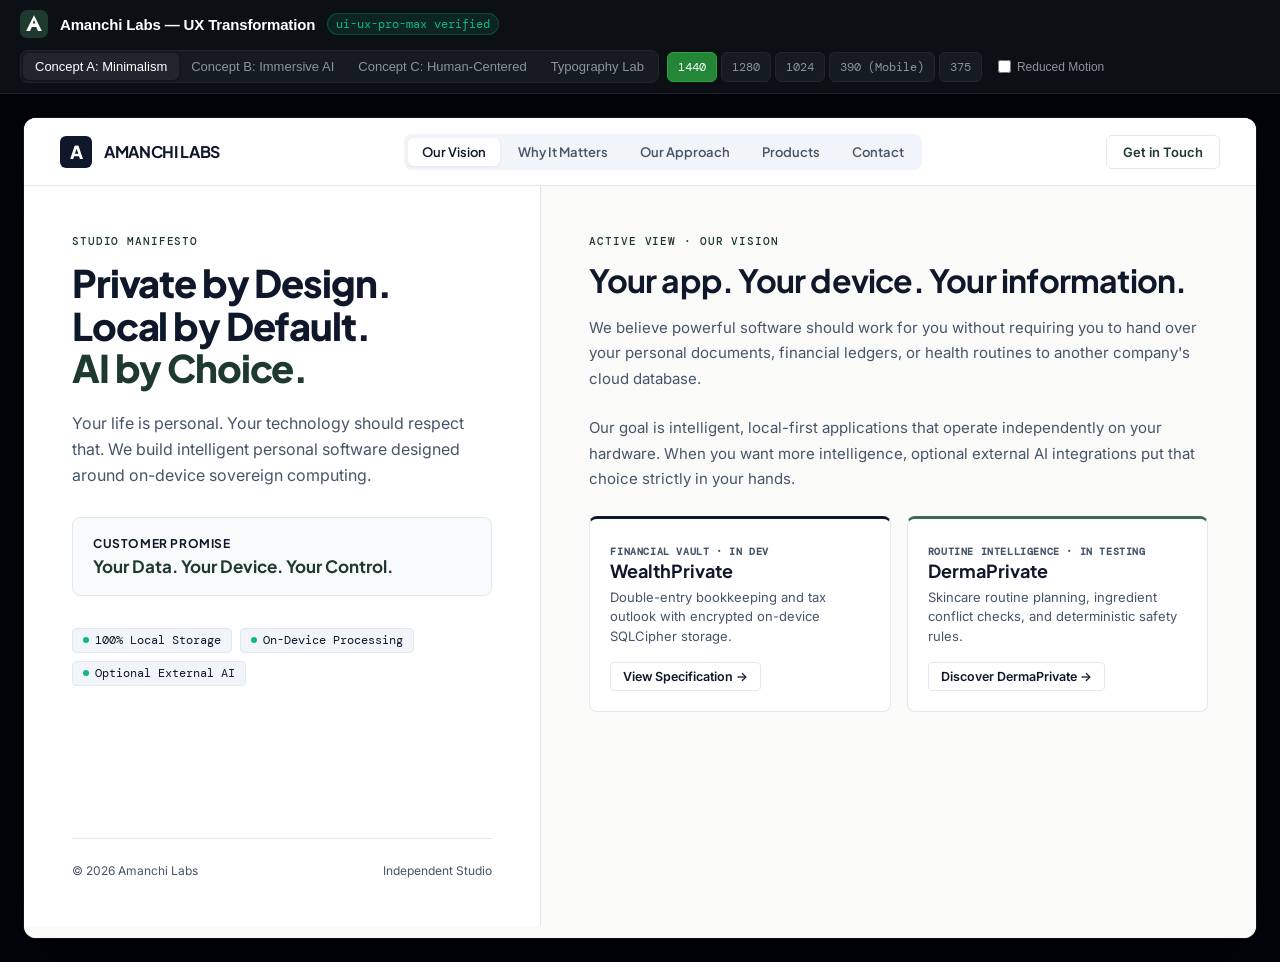
==== docs/reviews/amanchilabs-ux-transformation/visual-comparison-gallery.html @ 6f97667f "docs: deliver complete Amanchi Labs UX/UI transformation review package" ====
<!DOCTYPE html>
<html lang="en">
<head>
  <meta charset="UTF-8" />
  <meta name="viewport" content="width=device-width, initial-scale=1.0" />
  <title>Amanchi Labs — UX/UI Transformation Gallery & Visual Concepts</title>
  <link rel="preconnect" href="https://fonts.googleapis.com" />
  <link rel="preconnect" href="https://fonts.gstatic.com" crossorigin />
  <link href="https://fonts.googleapis.com/css2?family=DM+Mono:wght@400;500&family=DM+Sans:ital,wght@0,400;0,500;0,700;1,400&family=Instrument+Serif:ital@0;1&family=Inter:wght@400;500;600;700&family=Manrope:wght@400;500;600;700;800&family=Outfit:wght@400;500;600;700&family=Plus+Jakarta+Sans:wght@400;500;600;700;800&family=Sora:wght@400;500;600;700;800&family=Space+Grotesk:wght@500;600;700&display=swap" rel="stylesheet" />
  <style>
    /* ==========================================================================
       GLOBAL TOOLBAR & GALLERY SHELL
       ========================================================================== */
    *, *::before, *::after { box-sizing: border-box; margin: 0; padding: 0; }
    
    :root {
      --bar-bg: #0D1117;
      --bar-border: #21262D;
      --bar-text: #E6EDF3;
      --bar-muted: #8B949E;
      --bar-accent: #10B981;
      --bar-active-bg: #21262D;
      --font-system: -apple-system, BlinkMacSystemFont, "Segoe UI", Roboto, sans-serif;
    }

    body {
      background: #010409;
      color: var(--bar-text);
      font-family: var(--font-system);
      overflow-x: hidden;
      min-height: 100vh;
      display: flex;
      flex-direction: column;
    }

    /* Top Control Hub */
    .gallery-hub {
      position: sticky;
      top: 0;
      z-index: 9999;
      background: rgba(13, 17, 23, 0.95);
      backdrop-filter: blur(12px);
      -webkit-backdrop-filter: blur(12px);
      border-bottom: 1px solid var(--bar-border);
      padding: 10px 20px;
      display: flex;
      flex-wrap: wrap;
      align-items: center;
      justify-content: space-between;
      gap: 12px;
    }

    .gallery-brand {
      display: flex;
      align-items: center;
      gap: 12px;
    }

    .gallery-brand svg {
      width: 28px;
      height: 28px;
      flex-shrink: 0;
    }

    .gallery-brand h1 {
      font-size: 15px;
      font-weight: 600;
      letter-spacing: -0.01em;
      color: #FFFFFF;
    }

    .gallery-brand span {
      font-size: 12px;
      color: var(--bar-accent);
      background: rgba(16, 185, 129, 0.12);
      border: 1px solid rgba(16, 185, 129, 0.25);
      padding: 2px 8px;
      border-radius: 12px;
      font-family: 'DM Mono', monospace;
    }

    .gallery-controls {
      display: flex;
      align-items: center;
      gap: 8px;
      flex-wrap: wrap;
    }

    .btn-group {
      display: inline-flex;
      background: #161B22;
      border: 1px solid var(--bar-border);
      border-radius: 8px;
      padding: 2px;
    }

    .hub-btn {
      background: transparent;
      border: none;
      color: var(--bar-muted);
      padding: 6px 12px;
      font-size: 13px;
      font-weight: 500;
      border-radius: 6px;
      cursor: pointer;
      transition: all 150ms ease;
      display: inline-flex;
      align-items: center;
      gap: 6px;
    }

    .hub-btn:hover {
      color: #FFFFFF;
      background: rgba(255, 255, 255, 0.05);
    }

    .hub-btn.active {
      color: #FFFFFF;
      background: var(--bar-active-bg);
      box-shadow: 0 1px 3px rgba(0,0,0,0.3);
    }

    .hub-btn.active.concept-a-btn { color: #FFFFFF; }
    .hub-btn.active.concept-b-btn { color: #34D399; }
    .hub-btn.active.concept-c-btn { color: #F59E0B; }

    .viewport-group {
      display: inline-flex;
      align-items: center;
      gap: 4px;
    }

    .vp-btn {
      background: #161B22;
      border: 1px solid var(--bar-border);
      color: var(--bar-muted);
      padding: 6px 10px;
      font-size: 12px;
      border-radius: 6px;
      cursor: pointer;
      font-family: 'DM Mono', monospace;
    }

    .vp-btn:hover { color: #FFFFFF; border-color: #484F58; }
    .vp-btn.active { background: #238636; color: #FFFFFF; border-color: #2EA043; }

    .toggle-pill {
      display: inline-flex;
      align-items: center;
      gap: 6px;
      font-size: 12px;
      color: var(--bar-muted);
      cursor: pointer;
      user-select: none;
      margin-left: 8px;
    }

    .toggle-pill input { cursor: pointer; accent-color: var(--bar-accent); }

    /* Main Viewport Stage */
    .viewport-stage {
      flex: 1;
      display: flex;
      justify-content: center;
      align-items: flex-start;
      padding: 24px;
      overflow-y: auto;
      background: #010409;
      transition: all 250ms cubic-bezier(0.16, 1, 0.3, 1);
    }

    .device-container {
      width: 100%;
      max-width: 1440px;
      background: #FFFFFF;
      border-radius: 12px;
      box-shadow: 0 24px 64px rgba(0,0,0,0.5), 0 0 0 1px rgba(255,255,255,0.08);
      overflow: hidden;
      transition: width 300ms cubic-bezier(0.16, 1, 0.3, 1), max-width 300ms cubic-bezier(0.16, 1, 0.3, 1);
      position: relative;
    }

    /* Device sizes */
    .device-container.mode-1440 { max-width: 1440px; }
    .device-container.mode-1280 { max-width: 1280px; }
    .device-container.mode-1024 { max-width: 1024px; }
    .device-container.mode-768  { max-width: 768px; }
    .device-container.mode-390  { max-width: 390px; border-radius: 36px; border: 8px solid #1E293B; }
    .device-container.mode-375  { max-width: 375px; border-radius: 36px; border: 8px solid #1E293B; }

    /* Concept Views */
    .concept-screen { display: none; }
    .concept-screen.active { display: block; }

    /* ==========================================================================
       CONCEPT A: MODERN INTELLIGENT MINIMALISM
       ========================================================================== */
    .theme-concept-a {
      --bg: #FAFAF8;
      --card-bg: #FFFFFF;
      --text: #0F172A;
      --muted: #475569;
      --border: #E2E8F0;
      --accent: #1E3A2F;
      --accent-soft: rgba(30, 58, 47, 0.08);
      --wealth-accent: #0F172A;
      --derma-accent: #3D6B50;
      --font-head: 'Plus Jakarta Sans', sans-serif;
      --font-body: 'Inter', sans-serif;
      background: var(--bg);
      color: var(--text);
      font-family: var(--font-body);
      min-height: 820px;
      display: flex;
      flex-direction: column;
    }

    .ca-nav {
      height: 68px;
      border-bottom: 1px solid var(--border);
      padding: 0 36px;
      display: flex;
      align-items: center;
      justify-content: space-between;
      background: #FFFFFF;
      position: sticky;
      top: 0;
      z-index: 50;
    }

    .ca-brand-lockup {
      display: flex;
      align-items: center;
      gap: 12px;
      text-decoration: none;
      color: var(--text);
    }

    .ca-logo-symbol {
      width: 32px;
      height: 32px;
      background: #0F172A;
      color: #FFFFFF;
      display: flex;
      align-items: center;
      justify-content: center;
      font-family: var(--font-head);
      font-weight: 800;
      font-size: 18px;
      border-radius: 6px;
    }

    .ca-logo-text {
      font-family: var(--font-head);
      font-size: 16px;
      font-weight: 700;
      letter-spacing: -0.02em;
    }

    .ca-menu {
      display: flex;
      align-items: center;
      gap: 4px;
      background: #F1F5F9;
      padding: 4px;
      border-radius: 8px;
    }

    .ca-tab {
      background: transparent;
      border: none;
      font-family: var(--font-head);
      font-size: 13px;
      font-weight: 600;
      color: var(--muted);
      padding: 6px 14px;
      border-radius: 6px;
      cursor: pointer;
      transition: all 160ms ease;
    }

    .ca-tab:hover { color: var(--text); }
    .ca-tab.active { background: #FFFFFF; color: var(--text); box-shadow: 0 1px 3px rgba(0,0,0,0.06); }

    .ca-contact-link {
      font-size: 13px;
      font-weight: 600;
      color: var(--accent);
      text-decoration: none;
      padding: 8px 16px;
      border: 1px solid var(--border);
      border-radius: 6px;
      transition: background 150ms ease;
    }

    .ca-contact-link:hover { background: #F8FAFC; }

    /* Asymmetric Two-Column Grid */
    .ca-grid {
      display: grid;
      grid-template-columns: 42% 58%;
      flex: 1;
      min-height: 740px;
    }

    .ca-col-narrative {
      border-right: 1px solid var(--border);
      padding: 48px;
      display: flex;
      flex-direction: column;
      justify-content: space-between;
      background: #FFFFFF;
    }

    .ca-eyebrow {
      font-family: 'DM Mono', monospace;
      font-size: 11px;
      font-weight: 500;
      text-transform: uppercase;
      letter-spacing: 0.08em;
      color: var(--accent);
      margin-bottom: 14px;
    }

    .ca-manifesto-title {
      font-family: var(--font-head);
      font-size: 38px;
      font-weight: 800;
      line-height: 1.12;
      letter-spacing: -0.03em;
      color: var(--text);
      margin-bottom: 20px;
    }

    .ca-manifesto-title span { color: var(--accent); }

    .ca-manifesto-copy {
      font-size: 16px;
      line-height: 1.65;
      color: var(--muted);
      margin-bottom: 28px;
    }

    .ca-promise-box {
      background: #F8FAFC;
      border: 1px solid var(--border);
      border-radius: 8px;
      padding: 18px 20px;
      margin-bottom: 32px;
    }

    .ca-promise-title {
      font-family: var(--font-head);
      font-size: 12px;
      font-weight: 700;
      text-transform: uppercase;
      letter-spacing: 0.05em;
      color: var(--text);
      margin-bottom: 4px;
    }

    .ca-promise-val {
      font-family: var(--font-head);
      font-size: 17px;
      font-weight: 700;
      color: var(--accent);
    }

    .ca-badges-row {
      display: flex;
      flex-wrap: wrap;
      gap: 8px;
    }

    .ca-badge {
      display: inline-flex;
      align-items: center;
      gap: 6px;
      font-family: 'DM Mono', monospace;
      font-size: 11.5px;
      padding: 4px 10px;
      background: #F1F5F9;
      border: 1px solid var(--border);
      border-radius: 4px;
      color: var(--text);
    }

    .ca-badge-dot {
      width: 6px;
      height: 6px;
      border-radius: 50%;
      background: #10B981;
    }

    .ca-foot-status {
      padding-top: 24px;
      border-top: 1px solid var(--border);
      font-size: 12px;
      color: var(--muted);
      display: flex;
      justify-content: space-between;
      align-items: center;
    }

    /* Right Column: Dynamic Panel */
    .ca-col-panel {
      padding: 48px;
      background: var(--bg);
      overflow-y: auto;
    }

    .ca-panel-content {
      max-width: 640px;
      animation: caFadeIn 180ms ease-out;
    }

    @keyframes caFadeIn {
      from { opacity: 0; transform: translateY(6px); }
      to { opacity: 1; transform: translateY(0); }
    }

    .ca-panel-h2 {
      font-family: var(--font-head);
      font-size: 32px;
      font-weight: 700;
      line-height: 1.15;
      letter-spacing: -0.025em;
      color: var(--text);
      margin-bottom: 16px;
    }

    .ca-panel-p {
      font-size: 15px;
      line-height: 1.7;
      color: var(--muted);
      margin-bottom: 24px;
    }

    /* Architectural Visualizer in Concept A */
    .ca-flow-diagram {
      background: #FFFFFF;
      border: 1px solid var(--border);
      border-radius: 10px;
      padding: 24px;
      margin: 28px 0;
    }

    .ca-flow-title {
      font-family: var(--font-head);
      font-size: 13px;
      font-weight: 700;
      text-transform: uppercase;
      letter-spacing: 0.04em;
      margin-bottom: 16px;
      display: flex;
      align-items: center;
      justify-content: space-between;
    }

    .ca-flow-grid {
      display: grid;
      grid-template-columns: 1fr 36px 1fr 36px 1fr;
      align-items: center;
      gap: 8px;
      text-align: center;
    }

    .ca-flow-box {
      background: #F8FAFC;
      border: 1px solid var(--border);
      border-radius: 6px;
      padding: 14px 10px;
    }

    .ca-flow-box.active-device {
      border: 1px solid #0F172A;
      background: #FFFFFF;
      box-shadow: 0 4px 12px rgba(15, 23, 42, 0.05);
    }

    .ca-flow-box.cloud-box {
      border: 1px dashed #94A3B8;
      background: #F8FAFC;
    }

    .ca-flow-box strong {
      display: block;
      font-family: var(--font-head);
      font-size: 13px;
      font-weight: 700;
      color: var(--text);
      margin-bottom: 4px;
    }

    .ca-flow-box span {
      font-size: 11px;
      color: var(--muted);
      line-height: 1.4;
      display: block;
    }

    .ca-flow-arrow {
      color: #94A3B8;
      font-size: 16px;
    }

    /* Product Cards in Concept A */
    .ca-products-grid {
      display: grid;
      grid-template-columns: 1fr 1fr;
      gap: 16px;
      margin-top: 24px;
    }

    .ca-card {
      background: #FFFFFF;
      border: 1px solid var(--border);
      border-radius: 8px;
      padding: 20px;
      display: flex;
      flex-direction: column;
      justify-content: space-between;
      transition: all 180ms ease;
    }

    .ca-card:hover {
      border-color: #CBD5E1;
      transform: translateY(-2px);
      box-shadow: 0 8px 20px rgba(0,0,0,0.04);
    }

    .ca-card-wealth { border-top: 3px solid #0F172A; }
    .ca-card-derma  { border-top: 3px solid #3D6B50; }

    .ca-card-tag {
      font-family: 'DM Mono', monospace;
      font-size: 10px;
      font-weight: 600;
      text-transform: uppercase;
      letter-spacing: 0.06em;
      color: var(--muted);
      margin-bottom: 8px;
    }

    .ca-card h3 {
      font-family: var(--font-head);
      font-size: 18px;
      font-weight: 700;
      color: var(--text);
      margin-bottom: 6px;
    }

    .ca-card p {
      font-size: 13px;
      line-height: 1.5;
      color: var(--muted);
      margin-bottom: 16px;
    }

    .ca-card-action {
      display: inline-flex;
      align-items: center;
      gap: 6px;
      font-size: 12.5px;
      font-weight: 600;
      color: var(--text);
      text-decoration: none;
      border: 1px solid var(--border);
      padding: 6px 12px;
      border-radius: 4px;
      width: fit-content;
    }

    .ca-card-action:hover { background: #F8FAFC; }

    /* ==========================================================================
       CONCEPT B: IMMERSIVE AI TECHNOLOGY STUDIO
       ========================================================================== */
    .theme-concept-b {
      --bg: #090D14;
      --card-bg: rgba(17, 22, 34, 0.75);
      --card-border: rgba(255, 255, 255, 0.09);
      --text: #F8FAFC;
      --muted: #94A3B8;
      --emerald: #10B981;
      --cyan: #06B6D4;
      --font-head: 'Sora', sans-serif;
      --font-body: 'DM Sans', sans-serif;
      background: var(--bg);
      color: var(--text);
      font-family: var(--font-body);
      min-height: 820px;
      position: relative;
      overflow: hidden;
    }

    /* Ambient Mesh Gradient */
    .cb-ambient-glow {
      position: absolute;
      top: -120px;
      left: 50%;
      transform: translateX(-50%);
      width: 900px;
      height: 450px;
      background: radial-gradient(circle at 50% 30%, rgba(16, 185, 129, 0.12), rgba(6, 182, 212, 0.08), transparent 70%);
      pointer-events: none;
      z-index: 1;
    }

    .cb-nav {
      height: 72px;
      padding: 0 40px;
      display: flex;
      align-items: center;
      justify-content: space-between;
      position: relative;
      z-index: 20;
      border-bottom: 1px solid var(--card-border);
      background: rgba(9, 13, 20, 0.85);
      backdrop-filter: blur(16px);
    }

    .cb-brand {
      display: flex;
      align-items: center;
      gap: 12px;
      color: #FFFFFF;
      text-decoration: none;
    }

    .cb-brand-logo {
      width: 32px;
      height: 32px;
      border-radius: 8px;
      background: linear-gradient(135deg, #10B981, #06B6D4);
      padding: 1px;
    }

    .cb-brand-inner {
      width: 100%;
      height: 100%;
      background: #090D14;
      border-radius: 7px;
      display: flex;
      align-items: center;
      justify-content: center;
      font-family: var(--font-head);
      font-weight: 800;
      font-size: 17px;
      color: #FFFFFF;
    }

    .cb-brand-text {
      font-family: var(--font-head);
      font-size: 16px;
      font-weight: 700;
      letter-spacing: -0.01em;
    }

    .cb-pill-nav {
      display: flex;
      align-items: center;
      gap: 6px;
      background: rgba(255, 255, 255, 0.04);
      border: 1px solid var(--card-border);
      border-radius: 30px;
      padding: 4px;
    }

    .cb-pill-tab {
      background: transparent;
      border: none;
      color: var(--muted);
      font-family: var(--font-head);
      font-size: 13px;
      font-weight: 500;
      padding: 6px 16px;
      border-radius: 20px;
      cursor: pointer;
      transition: all 180ms ease;
    }

    .cb-pill-tab:hover { color: #FFFFFF; }
    .cb-pill-tab.active {
      background: rgba(16, 185, 129, 0.15);
      color: #34D399;
      border: 1px solid rgba(16, 185, 129, 0.3);
    }

    /* Bento Hero Container */
    .cb-stage {
      max-width: 1280px;
      margin: 0 auto;
      padding: 48px 40px;
      position: relative;
      z-index: 10;
    }

    .cb-hero-header {
      text-align: center;
      max-width: 840px;
      margin: 0 auto 48px;
    }

    .cb-tag-pill {
      display: inline-flex;
      align-items: center;
      gap: 6px;
      background: rgba(16, 185, 129, 0.1);
      border: 1px solid rgba(16, 185, 129, 0.25);
      padding: 4px 12px;
      border-radius: 20px;
      font-family: 'DM Mono', monospace;
      font-size: 11.5px;
      color: var(--emerald);
      margin-bottom: 18px;
    }

    .cb-hero-title {
      font-family: var(--font-head);
      font-size: 44px;
      font-weight: 800;
      line-height: 1.12;
      letter-spacing: -0.03em;
      margin-bottom: 20px;
      background: linear-gradient(180deg, #FFFFFF 30%, #94A3B8 100%);
      -webkit-background-clip: text;
      -webkit-text-fill-color: transparent;
    }

    .cb-hero-sub {
      font-size: 18px;
      line-height: 1.6;
      color: var(--muted);
      margin-bottom: 24px;
    }

    /* Bento Grid Showcase */
    .cb-bento-grid {
      display: grid;
      grid-template-columns: 1.3fr 1fr;
      gap: 20px;
      margin-bottom: 24px;
    }

    .cb-bento-card {
      background: var(--card-bg);
      border: 1px solid var(--card-border);
      border-radius: 16px;
      padding: 32px;
      backdrop-filter: blur(16px);
      -webkit-backdrop-filter: blur(16px);
      position: relative;
      overflow: hidden;
      transition: all 250ms ease;
    }

    .cb-bento-card:hover {
      border-color: rgba(255, 255, 255, 0.18);
      transform: translateY(-2px);
    }

    .cb-bento-card::before {
      content: '';
      position: absolute;
      top: 0; left: 0; right: 0; height: 1px;
      background: linear-gradient(90deg, transparent, rgba(255,255,255,0.2), transparent);
    }

    /* Interactive Data Conduit Card */
    .cb-conduit-card {
      grid-column: 1 / -1;
      padding: 28px 36px;
    }

    .cb-conduit-header {
      display: flex;
      justify-content: space-between;
      align-items: center;
      margin-bottom: 20px;
    }

    .cb-conduit-header h3 {
      font-family: var(--font-head);
      font-size: 16px;
      font-weight: 700;
      letter-spacing: -0.01em;
    }

    .cb-conduit-flow {
      display: grid;
      grid-template-columns: 1.4fr 1fr 1.4fr;
      gap: 24px;
      align-items: center;
      background: rgba(0, 0, 0, 0.35);
      border: 1px solid rgba(255, 255, 255, 0.05);
      border-radius: 12px;
      padding: 24px;
    }

    .cb-flow-node {
      background: rgba(255, 255, 255, 0.03);
      border: 1px solid rgba(255, 255, 255, 0.08);
      border-radius: 8px;
      padding: 16px;
    }

    .cb-flow-node.is-local {
      border-color: rgba(16, 185, 129, 0.4);
      background: rgba(16, 185, 129, 0.04);
    }

    .cb-flow-node.is-cloud {
      border: 1px dashed rgba(6, 182, 212, 0.4);
      background: rgba(6, 182, 212, 0.04);
    }

    .cb-node-title {
      font-family: var(--font-head);
      font-size: 13.5px;
      font-weight: 700;
      margin-bottom: 4px;
      display: flex;
      align-items: center;
      gap: 8px;
    }

    .cb-node-desc {
      font-size: 12px;
      color: var(--muted);
      line-height: 1.5;
    }

    .cb-conduit-wire {
      text-align: center;
      font-family: 'DM Mono', monospace;
      font-size: 11px;
      color: var(--muted);
    }

    .cb-wire-line {
      height: 2px;
      background: linear-gradient(90deg, #10B981, #06B6D4);
      margin: 8px 0;
      position: relative;
    }

    /* WealthPrivate Dark Vault Preview */
    .cb-card-vault {
      background: radial-gradient(circle at 100% 0%, rgba(56, 189, 248, 0.08), transparent 50%), var(--card-bg);
    }

    .cb-card-vault h3 {
      font-family: var(--font-head);
      font-size: 24px;
      font-weight: 700;
      margin-bottom: 8px;
    }

    .cb-vault-preview {
      background: #06090E;
      border: 1px solid rgba(255, 255, 255, 0.08);
      border-radius: 8px;
      padding: 14px 18px;
      margin-top: 20px;
      font-family: 'DM Mono', monospace;
      font-size: 12px;
    }

    .cb-vault-row {
      display: flex;
      justify-content: space-between;
      padding: 6px 0;
      border-bottom: 1px solid rgba(255, 255, 255, 0.04);
      color: var(--muted);
    }

    .cb-vault-row strong { color: #FFFFFF; font-variant-numeric: tabular-nums; }

    /* DermaPrivate Luminous Card */
    .cb-card-derma {
      background: radial-gradient(circle at 100% 0%, rgba(52, 211, 153, 0.08), transparent 50%), var(--card-bg);
    }

    .cb-card-derma h3 {
      font-family: var(--font-head);
      font-size: 24px;
      font-weight: 700;
      margin-bottom: 8px;
    }

    .cb-routine-preview {
      background: #06090E;
      border: 1px solid rgba(255, 255, 255, 0.08);
      border-radius: 8px;
      padding: 14px 18px;
      margin-top: 20px;
      font-size: 12px;
    }

    .cb-routine-step {
      display: flex;
      align-items: center;
      gap: 10px;
      padding: 6px 0;
      color: var(--muted);
    }

    .cb-step-badge {
      font-family: 'DM Mono', monospace;
      font-size: 10px;
      padding: 2px 6px;
      background: rgba(16, 185, 129, 0.15);
      color: #34D399;
      border-radius: 4px;
    }

    /* ==========================================================================
       CONCEPT C: HUMAN-CENTERED DIGITAL INNOVATION
       ========================================================================== */
    .theme-concept-c {
      --bg: #F6F4EE;
      --card-bg: #FAF8F5;
      --card-border: #E5E0D5;
      --text: #1C2621;
      --muted: #526359;
      --forest: #2D5A43;
      --terracotta: #C26738;
      --font-head: 'Manrope', sans-serif;
      --font-body: 'Inter', sans-serif;
      background: var(--bg);
      color: var(--text);
      font-family: var(--font-body);
      min-height: 820px;
    }

    .cc-nav {
      height: 72px;
      padding: 0 40px;
      display: flex;
      align-items: center;
      justify-content: space-between;
      border-bottom: 1px solid var(--card-border);
      background: var(--bg);
    }

    .cc-brand {
      display: flex;
      align-items: center;
      gap: 10px;
      text-decoration: none;
      color: var(--text);
    }

    .cc-brand-symbol {
      width: 32px;
      height: 32px;
      background: var(--forest);
      color: #FFFFFF;
      border-radius: 10px;
      display: flex;
      align-items: center;
      justify-content: center;
      font-family: var(--font-head);
      font-weight: 800;
      font-size: 18px;
    }

    .cc-brand-title {
      font-family: var(--font-head);
      font-size: 16px;
      font-weight: 700;
    }

    .cc-nav-links {
      display: flex;
      gap: 24px;
    }

    .cc-link {
      background: transparent;
      border: none;
      font-family: var(--font-head);
      font-size: 14px;
      font-weight: 600;
      color: var(--muted);
      cursor: pointer;
      padding: 8px 0;
      border-bottom: 2px solid transparent;
      transition: all 150ms ease;
    }

    .cc-link:hover { color: var(--text); }
    .cc-link.active { color: var(--forest); border-bottom-color: var(--forest); }

    .cc-stage {
      max-width: 1100px;
      margin: 0 auto;
      padding: 60px 32px;
    }

    .cc-hero-title {
      font-family: var(--font-head);
      font-size: 44px;
      font-weight: 800;
      line-height: 1.15;
      letter-spacing: -0.025em;
      color: var(--text);
      margin-bottom: 20px;
    }

    .cc-hero-title em {
      font-style: normal;
      color: var(--forest);
    }

    .cc-hero-copy {
      font-size: 18px;
      line-height: 1.65;
      color: var(--muted);
      max-width: 780px;
      margin-bottom: 48px;
    }

    .cc-cards-row {
      display: grid;
      grid-template-columns: 1fr 1fr;
      gap: 24px;
    }

    .cc-card {
      background: var(--card-bg);
      border: 1px solid var(--card-border);
      border-radius: 20px;
      padding: 36px;
      box-shadow: 0 4px 16px rgba(0,0,0,0.02);
    }

    .cc-card-eyebrow {
      font-family: var(--font-head);
      font-size: 11.5px;
      font-weight: 700;
      text-transform: uppercase;
      letter-spacing: 0.05em;
      color: var(--terracotta);
      margin-bottom: 8px;
    }

    .cc-card h3 {
      font-family: var(--font-head);
      font-size: 24px;
      font-weight: 700;
      margin-bottom: 12px;
      color: var(--text);
    }

    .cc-card p {
      font-size: 15px;
      line-height: 1.65;
      color: var(--muted);
      margin-bottom: 24px;
    }

    .cc-card-btn {
      display: inline-flex;
      align-items: center;
      gap: 8px;
      background: var(--forest);
      color: #FFFFFF;
      font-family: var(--font-head);
      font-size: 13.5px;
      font-weight: 600;
      padding: 10px 18px;
      border-radius: 8px;
      text-decoration: none;
    }

    /* ==========================================================================
       TYPOGRAPHY COMPARISON LAB TAB
       ========================================================================== */
    .specimen-stage {
      padding: 48px 40px;
      background: #0D1117;
      color: #E6EDF3;
      max-width: 1280px;
      margin: 0 auto;
    }

    .specimen-header {
      margin-bottom: 36px;
      border-bottom: 1px solid #21262D;
      padding-bottom: 20px;
    }

    .specimen-header h2 {
      font-family: 'Plus Jakarta Sans', sans-serif;
      font-size: 28px;
      font-weight: 700;
      margin-bottom: 8px;
    }

    .specimen-header p {
      color: #8B949E;
      font-size: 14px;
    }

    .specimen-grid {
      display: grid;
      gap: 32px;
    }

    .specimen-card {
      background: #161B22;
      border: 1px solid #30363D;
      border-radius: 12px;
      padding: 28px;
    }

    .specimen-meta {
      display: flex;
      justify-content: space-between;
      align-items: center;
      margin-bottom: 20px;
      border-bottom: 1px solid #21262D;
      padding-bottom: 12px;
    }

    .specimen-meta strong {
      font-family: 'DM Mono', monospace;
      font-size: 14px;
      color: #10B981;
    }

    .specimen-meta span {
      font-size: 12px;
      color: #8B949E;
      background: #0D1117;
      padding: 3px 8px;
      border-radius: 4px;
    }

    .specimen-h1 {
      font-size: 38px;
      line-height: 1.15;
      margin-bottom: 14px;
    }

    .specimen-h2 {
      font-size: 26px;
      line-height: 1.25;
      margin-bottom: 12px;
      color: #7EE787;
    }

    .specimen-body {
      font-size: 15px;
      line-height: 1.65;
      color: #C9D1D9;
      max-width: 800px;
    }

    /* Responsive Mobile Tweaks */
    @media (max-width: 1023px) {
      .ca-grid { grid-template-columns: 1fr; }
      .ca-col-narrative { border-right: none; border-bottom: 1px solid var(--border); padding: 32px 24px; }
      .ca-col-panel { padding: 32px 24px; }
      .cb-bento-grid { grid-template-columns: 1fr; }
      .cb-conduit-flow { grid-template-columns: 1fr; }
      .cc-cards-row { grid-template-columns: 1fr; }
    }
  </style>
</head>
<body>

  <!-- Top Global Gallery Control Hub -->
  <header class="gallery-hub" role="region" aria-label="Visual Concept Controls">
    <div class="gallery-brand">
      <svg viewBox="0 0 32 32" fill="none" xmlns="http://www.w3.org/2000/svg">
        <rect width="32" height="32" rx="8" fill="#1E3A2F" />
        <path d="M16 6L7 24H11.5L13.5 19.5H18.5L20.5 24H25L16 6ZM16 11.2L17.5 15.5H14.5L16 11.2Z" fill="#FFFFFF" />
      </svg>
      <div>
        <h1>Amanchi Labs — UX Transformation</h1>
      </div>
      <span>ui-ux-pro-max verified</span>
    </div>

    <div class="gallery-controls">
      <!-- Concept Selection -->
      <div class="btn-group" role="tablist" aria-label="Select Concept">
        <button class="hub-btn active concept-a-btn" onclick="selectScreen('concept-a', this)" role="tab" aria-selected="true">
          Concept A: Minimalism
        </button>
        <button class="hub-btn concept-b-btn" onclick="selectScreen('concept-b', this)" role="tab" aria-selected="false">
          Concept B: Immersive AI
        </button>
        <button class="hub-btn concept-c-btn" onclick="selectScreen('concept-c', this)" role="tab" aria-selected="false">
          Concept C: Human-Centered
        </button>
        <button class="hub-btn" onclick="selectScreen('specimen', this)" role="tab" aria-selected="false">
          Typography Lab
        </button>
      </div>

      <!-- Viewport Simulation -->
      <div class="viewport-group" aria-label="Simulate Viewport">
        <button class="vp-btn active" onclick="setViewport('mode-1440', this)">1440</button>
        <button class="vp-btn" onclick="setViewport('mode-1280', this)">1280</button>
        <button class="vp-btn" onclick="setViewport('mode-1024', this)">1024</button>
        <button class="vp-btn" onclick="setViewport('mode-390', this)">390 (Mobile)</button>
        <button class="vp-btn" onclick="setViewport('mode-375', this)">375</button>
      </div>

      <!-- Accessibility Motion Toggle -->
      <label class="toggle-pill" title="Toggle reduced-motion simulation">
        <input type="checkbox" id="reducedMotionCheck" onchange="toggleMotion(this.checked)" />
        Reduced Motion
      </label>
    </div>
  </header>

  <!-- Main Viewport Stage -->
  <main class="viewport-stage" id="viewportStage">
    <div class="device-container mode-1440" id="deviceContainer">

      <!-- ====================================================================
           CONCEPT A: MODERN INTELLIGENT MINIMALISM
           ==================================================================== -->
      <section class="concept-screen theme-concept-a active" id="screen-concept-a">
        <!-- Persistent Top Header -->
        <nav class="ca-nav">
          <a href="#overview" class="ca-brand-lockup">
            <div class="ca-logo-symbol">A</div>
            <span class="ca-logo-text">AMANCHI LABS</span>
          </a>
          <div class="ca-menu" role="tablist">
            <button class="ca-tab active" onclick="switchCaPanel('vision', this)">Our Vision</button>
            <button class="ca-tab" onclick="switchCaPanel('why', this)">Why It Matters</button>
            <button class="ca-tab" onclick="switchCaPanel('approach', this)">Our Approach</button>
            <button class="ca-tab" onclick="switchCaPanel('products', this)">Products</button>
            <button class="ca-tab" onclick="switchCaPanel('contact', this)">Contact</button>
          </div>
          <a href="#contact" class="ca-contact-link">Get in Touch</a>
        </nav>

        <!-- Asymmetric Two-Column Grid -->
        <div class="ca-grid">
          <!-- Column 1: Pinned Studio Narrative -->
          <aside class="ca-col-narrative">
            <div>
              <p class="ca-eyebrow">Studio Manifesto</p>
              <h2 class="ca-manifesto-title">Private by Design.<br />Local by Default.<br /><span>AI by Choice.</span></h2>
              <p class="ca-manifesto-copy">
                Your life is personal. Your technology should respect that. We build intelligent personal software designed around on-device sovereign computing.
              </p>
              <div class="ca-promise-box">
                <p class="ca-promise-title">Customer Promise</p>
                <p class="ca-promise-val">Your Data. Your Device. Your Control.</p>
              </div>
              <div class="ca-badges-row">
                <span class="ca-badge"><span class="ca-badge-dot"></span> 100% Local Storage</span>
                <span class="ca-badge"><span class="ca-badge-dot"></span> On-Device Processing</span>
                <span class="ca-badge"><span class="ca-badge-dot"></span> Optional External AI</span>
              </div>
            </div>
            <div class="ca-foot-status">
              <span>© 2026 Amanchi Labs</span>
              <span>Independent Studio</span>
            </div>
          </aside>

          <!-- Column 2: Dynamic Canvas -->
          <div class="ca-col-panel">
            <!-- Panel: Vision -->
            <div class="ca-panel-content" id="ca-panel-vision">
              <p class="ca-eyebrow">Active View · Our Vision</p>
              <h2 class="ca-panel-h2">Your app. Your device. Your information.</h2>
              <p class="ca-panel-p">
                We believe powerful software should work for you without requiring you to hand over your personal documents, financial ledgers, or health routines to another company's cloud database.
              </p>
              <p class="ca-panel-p">
                Our goal is intelligent, local-first applications that operate independently on your hardware. When you want more intelligence, optional external AI integrations put that choice strictly in your hands.
              </p>

              <!-- Flagship Products Showcase -->
              <div class="ca-products-grid">
                <div class="ca-card ca-card-wealth">
                  <div>
                    <span class="ca-card-tag">Financial Vault · In Dev</span>
                    <h3>WealthPrivate</h3>
                    <p>Double-entry bookkeeping and tax outlook with encrypted on-device SQLCipher storage.</p>
                  </div>
                  <a href="#wealth" class="ca-card-action">View Specification →</a>
                </div>
                <div class="ca-card ca-card-derma">
                  <div>
                    <span class="ca-card-tag">Routine Intelligence · In Testing</span>
                    <h3>DermaPrivate</h3>
                    <p>Skincare routine planning, ingredient conflict checks, and deterministic safety rules.</p>
                  </div>
                  <a href="#derma" class="ca-card-action">Discover DermaPrivate →</a>
                </div>
              </div>
            </div>

            <!-- Panel: Approach -->
            <div class="ca-panel-content" id="ca-panel-approach" style="display:none;">
              <p class="ca-eyebrow">Active View · Our Approach</p>
              <h2 class="ca-panel-h2">Local-first by design. AI-enabled by choice.</h2>
              <p class="ca-panel-p">
                Personal information stays on your device by default. When you initiate an optional AI request, your app sends authorized information directly to that provider under their privacy policies.
              </p>
              <div class="ca-flow-diagram">
                <div class="ca-flow-title">
                  <span>Data Flow Architecture</span>
                  <span style="font-size:11px; color:#10B981;">Verified Zero Telemetry</span>
                </div>
                <div class="ca-flow-grid">
                  <div class="ca-flow-box">
                    <strong>You</strong>
                    <span>Select records</span>
                  </div>
                  <div class="ca-flow-arrow">→</div>
                  <div class="ca-flow-box active-device">
                    <strong>Your Device</strong>
                    <span>Local SQLite DB<br />On-device processing</span>
                  </div>
                  <div class="ca-flow-arrow" style="border-top:1px dashed #94A3B8;">⇢</div>
                  <div class="ca-flow-box cloud-box">
                    <strong>External AI</strong>
                    <span>Only when user initiates<br />Provider policies apply</span>
                  </div>
                </div>
              </div>
            </div>

            <!-- Panel: Why It Matters -->
            <div class="ca-panel-content" id="ca-panel-why" style="display:none;">
              <p class="ca-eyebrow">Active View · Why It Matters</p>
              <h2 class="ca-panel-h2">Your life is not a dataset.</h2>
              <p class="ca-panel-p">
                Your financial transactions, skincare notes, and career transcripts are intimate parts of your life. Using software shouldn't automatically turn them into another corporation's training set.
              </p>
              <p class="ca-panel-p">
                Local-first engineering gives you authentic independence: your tools keep working without internet outages, subscription lockdowns, or server breaches.
              </p>
            </div>

            <!-- Panel: Products -->
            <div class="ca-panel-content" id="ca-panel-products" style="display:none;">
              <p class="ca-eyebrow">Active View · Product Family</p>
              <h2 class="ca-panel-h2">Personal applications. A shared philosophy.</h2>
              <div class="ca-products-grid">
                <div class="ca-card ca-card-wealth">
                  <span class="ca-card-tag">In Development</span>
                  <h3>WealthPrivate</h3>
                  <p>Multi-entity LLC bookkeeping ledger and tax outlook foundation with encrypted on-device storage.</p>
                  <a href="#wealth" class="ca-card-action">Learn More →</a>
                </div>
                <div class="ca-card ca-card-derma">
                  <span class="ca-card-tag">In Testing</span>
                  <h3>DermaPrivate</h3>
                  <p>Skincare routine planning, ingredient conflict checks, and proposal-only coaching.</p>
                  <a href="#derma" class="ca-card-action">Explore App →</a>
                </div>
              </div>
            </div>

            <!-- Panel: Contact -->
            <div class="ca-panel-content" id="ca-panel-contact" style="display:none;">
              <p class="ca-eyebrow">Active View · Contact Studio</p>
              <h2 class="ca-panel-h2">Let's build something useful.</h2>
              <p class="ca-panel-p">
                Thoughtful questions, partnership inquiries, or product feedback — we welcome direct conversation.
              </p>
              <div style="background:#FFFFFF; border:1px solid var(--border); border-radius:8px; padding:20px; margin-top:20px;">
                <p style="font-size:13px; color:var(--muted); margin-bottom:6px;">Founder & Business Inquiries</p>
                <p style="font-family:var(--font-head); font-weight:700; color:var(--text); font-size:16px;">founder@amanchilabs.com</p>
              </div>
            </div>
          </div>
        </div>
      </section>

      <!-- ====================================================================
           CONCEPT B: IMMERSIVE AI TECHNOLOGY STUDIO
           ==================================================================== -->
      <section class="concept-screen theme-concept-b" id="screen-concept-b">
        <div class="cb-ambient-glow"></div>
        <nav class="cb-nav">
          <a href="#overview" class="cb-brand">
            <div class="cb-brand-logo"><div class="cb-brand-inner">A</div></div>
            <span class="cb-brand-text">AMANCHI LABS</span>
          </a>
          <div class="cb-pill-nav">
            <button class="cb-pill-tab active">Overview</button>
            <button class="cb-pill-tab">Architecture</button>
            <button class="cb-pill-tab">Products</button>
            <button class="cb-pill-tab">Contact</button>
          </div>
          <span style="font-family:'DM Mono', monospace; font-size:12px; color:#10B981;">● Studio Status: Active</span>
        </nav>

        <div class="cb-stage">
          <div class="cb-hero-header">
            <div class="cb-tag-pill">
              <span>● Local-First AI Engineering</span>
            </div>
            <h2 class="cb-hero-title">Private by Design.<br />Local by Default. AI by Choice.</h2>
            <p class="cb-hero-sub">
              Your data stays sovereign on your device. Optional frontier intelligence arrives strictly when you request it. Zero silent telemetry.
            </p>
          </div>

          <!-- Interactive Conduit Visualizer -->
          <div class="cb-bento-card cb-conduit-card">
            <div class="cb-conduit-header">
              <h3>Architectural Data Conduit: Local Core vs. Gated AI</h3>
              <span style="font-family:'DM Mono', monospace; font-size:11px; color:#34D399;">Active Protocol Simulation</span>
            </div>
            <div class="cb-conduit-flow">
              <div class="cb-flow-node is-local">
                <div class="cb-node-title">
                  <span style="color:#10B981;">🔒</span> Sovereign Local Device
                </div>
                <p class="cb-node-desc">
                  All financial facts & skin routine logs stay in encrypted on-device SQLite storage.
                </p>
              </div>
              <div class="cb-conduit-wire">
                <span>USER DISPATCH ONLY</span>
                <div class="cb-wire-line"></div>
                <span>NO PASSIVE SYNC</span>
              </div>
              <div class="cb-flow-node is-cloud">
                <div class="cb-node-title">
                  <span style="color:#06B6D4;">⚡</span> Gated External AI
                </div>
                <p class="cb-node-desc">
                  Prompt authorized explicitly by you. Ephemeral inference under provider policies.
                </p>
              </div>
            </div>
          </div>

          <!-- Bento Grid: WealthPrivate & DermaPrivate -->
          <div class="cb-bento-grid">
            <!-- WealthPrivate Vault -->
            <div class="cb-bento-card cb-card-vault">
              <span style="font-family:'DM Mono', monospace; font-size:11px; color:#38BDF8; text-transform:uppercase;">Financial Vault · In Development</span>
              <h3>WealthPrivate</h3>
              <p style="color:var(--muted); font-size:14px; line-height:1.6;">
                Deterministic double-entry bookkeeping ledger and tax outlook foundation. Zero cloud leaks.
              </p>
              <div class="cb-vault-preview">
                <div class="cb-vault-row">
                  <span>STORAGE MODE</span>
                  <strong style="color:#34D399;">SQLCipher Encrypted</strong>
                </div>
                <div class="cb-vault-row">
                  <span>TAX LEDGER ACCURACY</span>
                  <strong>100% Deterministic</strong>
                </div>
                <div class="cb-vault-row">
                  <span>CLOUD TRANSMISSION</span>
                  <strong style="color:#94A3B8;">0 Bytes (Local Only)</strong>
                </div>
              </div>
            </div>

            <!-- DermaPrivate Intelligence -->
            <div class="cb-bento-card cb-card-derma">
              <span style="font-family:'DM Mono', monospace; font-size:11px; color:#34D399; text-transform:uppercase;">Routine Intelligence · In Testing</span>
              <h3>DermaPrivate</h3>
              <p style="color:var(--muted); font-size:14px; line-height:1.6;">
                Personalized skincare routines, ingredient conflict checks, and proposal-only daily coaching.
              </p>
              <div class="cb-routine-preview">
                <div class="cb-routine-step">
                  <span class="cb-step-badge">AM</span>
                  <span>Gentle Cleanser · Niacinamide 5% (Verified Safe)</span>
                </div>
                <div class="cb-routine-step">
                  <span class="cb-step-badge">PM</span>
                  <span>Retinoid Protocol · Conflict Rule Checked</span>
                </div>
                <div class="cb-routine-step">
                  <span class="cb-step-badge">AI</span>
                  <span>Proposal-Only Assistant · User Confirmed</span>
                </div>
              </div>
            </div>
          </div>
        </div>
      </section>

      <!-- ====================================================================
           CONCEPT C: HUMAN-CENTERED DIGITAL INNOVATION
           ==================================================================== -->
      <section class="concept-screen theme-concept-c" id="screen-concept-c">
        <nav class="cc-nav">
          <a href="#overview" class="cc-brand">
            <div class="cc-brand-symbol">A</div>
            <span class="cc-brand-title">Amanchi Labs</span>
          </a>
          <div class="cc-nav-links">
            <button class="cc-link active">Our Vision</button>
            <button class="cc-link">Why It Matters</button>
            <button class="cc-link">Our Approach</button>
            <button class="cc-link">Products</button>
            <button class="cc-link">Contact</button>
          </div>
        </nav>

        <div class="cc-stage">
          <h2 class="cc-hero-title">
            Technology built for <em>human independence.</em>
          </h2>
          <p class="cc-hero-copy">
            Your life is personal. Your technology should respect that. Private by Design. Local by Default. AI by Choice. We create software that respects your dignity and gives you back full control over your everyday life.
          </p>

          <div class="cc-cards-row">
            <div class="cc-card">
              <p class="cc-card-eyebrow">For Your Business & Taxes</p>
              <h3>WealthPrivate</h3>
              <p>Keep your multi-entity LLC books and tax facts strictly on your own device. No mandatory cloud accounts or tracking.</p>
              <a href="#wealth" class="cc-card-btn">Discover WealthPrivate →</a>
            </div>
            <div class="cc-card">
              <p class="cc-card-eyebrow">For Your Personal Wellness</p>
              <h3>DermaPrivate</h3>
              <p>Thoughtful skincare routine planning and ingredient safety analysis. Intelligent guidance that never uploads your photos.</p>
              <a href="#derma" class="cc-card-btn" style="background:var(--terracotta);">Explore DermaPrivate →</a>
            </div>
          </div>
        </div>
      </section>

      <!-- ====================================================================
           TYPOGRAPHY SPECIMEN LAB
           ==================================================================== -->
      <section class="concept-screen" id="screen-specimen">
        <div class="specimen-stage">
          <div class="specimen-header">
            <h2>Typography Systems Lab — Real Amanchi Labs Copy</h2>
            <p>Evaluating candidate font pairings against the legacy Instrument Serif baseline.</p>
          </div>

          <div class="specimen-grid">
            <!-- Candidate 1: Concept A -->
            <div class="specimen-card">
              <div class="specimen-meta">
                <strong>RECOMMENDED: Plus Jakarta Sans + Inter</strong>
                <span>Concept A: Modern Swiss Precision</span>
              </div>
              <h1 class="specimen-h1" style="font-family:'Plus Jakarta Sans', sans-serif; font-weight:800;">
                Private by Design. Local by Default. AI by Choice.
              </h1>
              <h2 class="specimen-h2" style="font-family:'Plus Jakarta Sans', sans-serif; font-weight:700;">
                Your app. Your device. Your information.
              </h2>
              <p class="specimen-body" style="font-family:'Inter', sans-serif;">
                We believe powerful software should work for you without requiring you to hand over your personal documents to a centralized cloud. When you want more intelligence, optional external AI integrations put that choice in your hands. Tabular figures: $148,290.50 (100% On-Device).
              </p>
            </div>

            <!-- Candidate 2: Concept B -->
            <div class="specimen-card">
              <div class="specimen-meta">
                <strong>Sora + DM Sans</strong>
                <span>Concept B: Immersive AI Technology Studio</span>
              </div>
              <h1 class="specimen-h1" style="font-family:'Sora', sans-serif; font-weight:800; letter-spacing:-0.02em;">
                Private by Design. Local by Default. AI by Choice.
              </h1>
              <h2 class="specimen-h2" style="font-family:'Sora', sans-serif; font-weight:600; color:#38BDF8;">
                Your app. Your device. Your information.
              </h2>
              <p class="specimen-body" style="font-family:'DM Sans', sans-serif;">
                We believe powerful software should work for you without requiring you to hand over your personal documents to a centralized cloud. When you want more intelligence, optional external AI integrations put that choice in your hands.
              </p>
            </div>

            <!-- Candidate 3: Concept C -->
            <div class="specimen-card">
              <div class="specimen-meta">
                <strong>Manrope + Inter</strong>
                <span>Concept C: Human-Centered Digital Innovation</span>
              </div>
              <h1 class="specimen-h1" style="font-family:'Manrope', sans-serif; font-weight:800;">
                Private by Design. Local by Default. AI by Choice.
              </h1>
              <h2 class="specimen-h2" style="font-family:'Manrope', sans-serif; font-weight:700; color:#F59E0B;">
                Your app. Your device. Your information.
              </h2>
              <p class="specimen-body" style="font-family:'Inter', sans-serif;">
                We believe powerful software should work for you without requiring you to hand over your personal documents to a centralized cloud. When you want more intelligence, optional external AI integrations put that choice in your hands.
              </p>
            </div>

            <!-- Legacy Baseline -->
            <div class="specimen-card" style="opacity: 0.75; border-color: #6E7681;">
              <div class="specimen-meta">
                <strong style="color:#D29922;">LEGACY BASELINE: Instrument Serif + Inter</strong>
                <span>Current Production Website</span>
              </div>
              <h1 class="specimen-h1" style="font-family:'Instrument Serif', serif; font-style:italic;">
                Private by Design. Local by Default. AI by Choice.
              </h1>
              <h2 class="specimen-h2" style="font-family:'Instrument Serif', serif; color:#A8B8A0;">
                Your app. Your device. Your information.
              </h2>
              <p class="specimen-body" style="font-family:'Inter', sans-serif;">
                We believe powerful software should work for you without requiring you to hand over your personal documents to a centralized cloud. When you want more intelligence, optional external AI integrations put that choice in your hands.
              </p>
            </div>
          </div>
        </div>
      </section>

    </div>
  </main>

  <script>
    // Tab and Screen Switching Logic
    function selectScreen(screenId, btn) {
      document.querySelectorAll('.concept-screen').forEach(el => el.classList.remove('active'));
      document.querySelectorAll('.hub-btn').forEach(el => el.classList.remove('active'));
      const target = document.getElementById('screen-' + screenId);
      if (target) target.classList.add('active');
      btn.classList.add('active');
    }

    // Viewport Simulation Logic
    function setViewport(modeClass, btn) {
      const container = document.getElementById('deviceContainer');
      container.className = 'device-container ' + modeClass;
      document.querySelectorAll('.vp-btn').forEach(el => el.classList.remove('active'));
      btn.classList.add('active');
    }

    // Concept A In-Place Panel Switcher
    function switchCaPanel(panelId, tabBtn) {
      document.querySelectorAll('.ca-panel-content').forEach(el => el.style.display = 'none');
      document.querySelectorAll('.ca-tab').forEach(el => el.classList.remove('active'));
      const panel = document.getElementById('ca-panel-' + panelId);
      if (panel) {
        panel.style.display = 'block';
        panel.style.animation = 'none';
        void panel.offsetWidth; // trigger reflow
        panel.style.animation = 'caFadeIn 180ms ease-out';
      }
      tabBtn.classList.add('active');
    }

    // Reduced Motion Toggle
    function toggleMotion(enabled) {
      if (enabled) {
        document.body.style.setProperty('--motion-factor', '0');
        const style = document.createElement('style');
        style.id = 'force-reduced-motion';
        style.innerHTML = '*, *::before, *::after { animation: none !important; transition: none !important; }';
        document.head.appendChild(style);
      } else {
        const el = document.getElementById('force-reduced-motion');
        if (el) el.remove();
      }
    }
  </script>
</body>
</html>
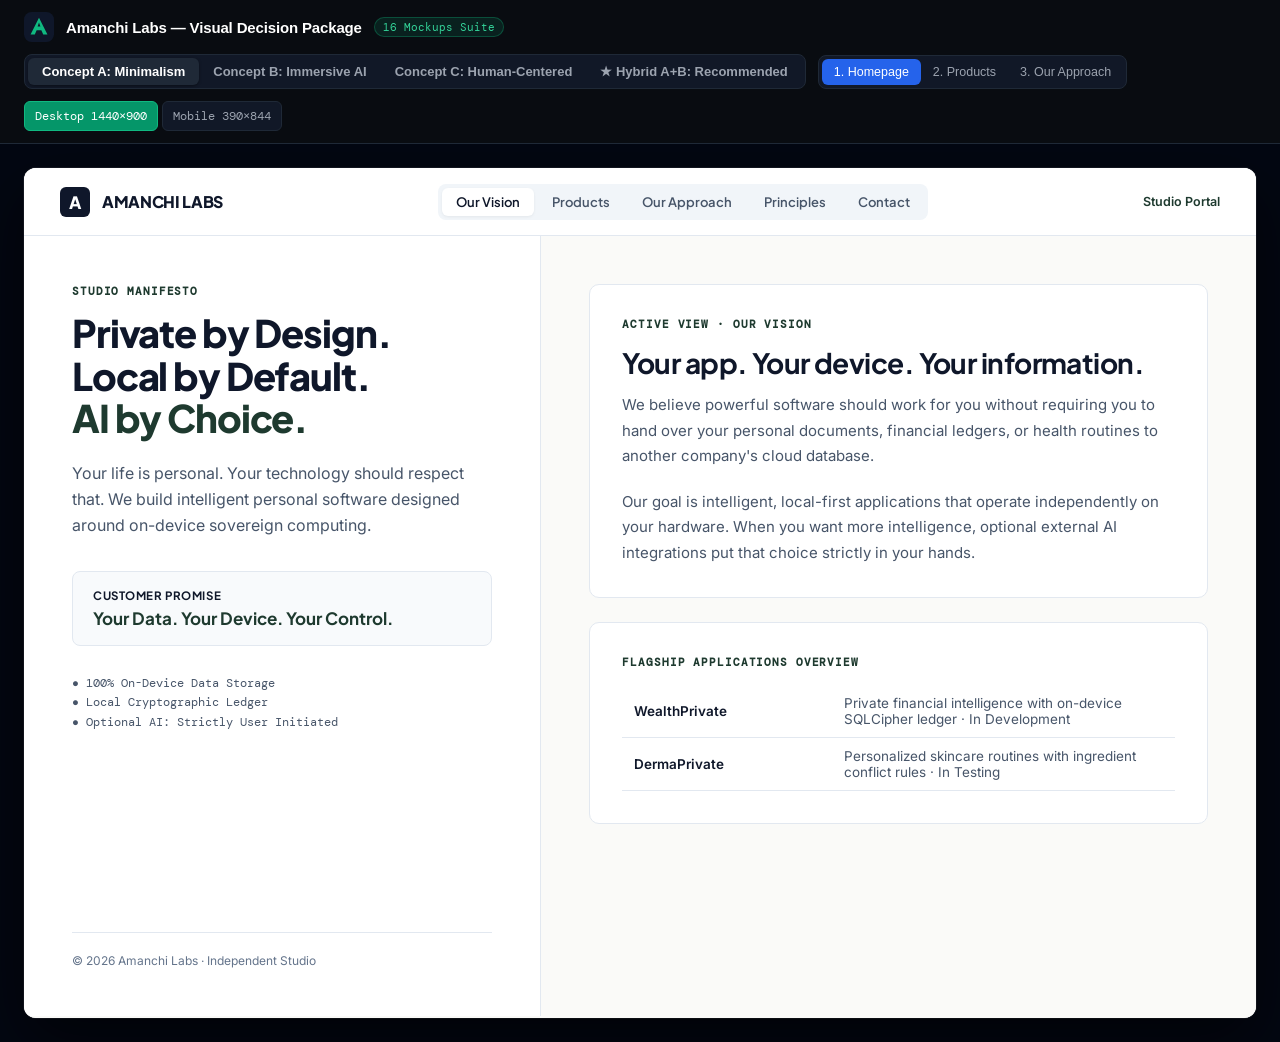
==== commit 53108c77: "docs: add 16-mockup visual decision package and interactive gallery for 4 concepts" ====
--- a/docs/reviews/amanchilabs-ux-transformation/visual-comparison-gallery.html
+++ b/docs/reviews/amanchilabs-ux-transformation/visual-comparison-gallery.html
@@ -3,29 +3,28 @@
 <head>
   <meta charset="UTF-8" />
   <meta name="viewport" content="width=device-width, initial-scale=1.0" />
-  <title>Amanchi Labs — UX/UI Transformation Gallery & Visual Concepts</title>
+  <title>Amanchi Labs — Complete Visual Decision Package (16 Mockup Suite)</title>
   <link rel="preconnect" href="https://fonts.googleapis.com" />
   <link rel="preconnect" href="https://fonts.gstatic.com" crossorigin />
-  <link href="https://fonts.googleapis.com/css2?family=DM+Mono:wght@400;500&family=DM+Sans:ital,wght@0,400;0,500;0,700;1,400&family=Instrument+Serif:ital@0;1&family=Inter:wght@400;500;600;700&family=Manrope:wght@400;500;600;700;800&family=Outfit:wght@400;500;600;700&family=Plus+Jakarta+Sans:wght@400;500;600;700;800&family=Sora:wght@400;500;600;700;800&family=Space+Grotesk:wght@500;600;700&display=swap" rel="stylesheet" />
+  <link href="https://fonts.googleapis.com/css2?family=DM+Mono:wght@400;500&family=DM+Sans:ital,wght@0,400;0,500;0,700;1,400&family=Instrument+Serif:ital@0;1&family=Inter:wght@400;500;600;700&family=Manrope:wght@400;500;600;700;800&family=Outfit:wght@400;500;600;700&family=Plus+Jakarta+Sans:wght@400;500;600;700;800&family=Sora:wght@400;500;600;700;800&display=swap" rel="stylesheet" />
   <style>
     /* ==========================================================================
-       GLOBAL TOOLBAR & GALLERY SHELL
+       GLOBAL CONTROL HUB & GALLERY SYSTEM
        ========================================================================== */
     *, *::before, *::after { box-sizing: border-box; margin: 0; padding: 0; }
     
     :root {
-      --bar-bg: #0D1117;
-      --bar-border: #21262D;
-      --bar-text: #E6EDF3;
-      --bar-muted: #8B949E;
-      --bar-accent: #10B981;
-      --bar-active-bg: #21262D;
+      --hub-bg: #0A0D12;
+      --hub-border: #1F2937;
+      --hub-text: #F3F4F6;
+      --hub-muted: #9CA3AF;
+      --hub-accent: #10B981;
       --font-system: -apple-system, BlinkMacSystemFont, "Segoe UI", Roboto, sans-serif;
     }
 
     body {
-      background: #010409;
-      color: var(--bar-text);
+      background: #030712;
+      color: var(--hub-text);
       font-family: var(--font-system);
       overflow-x: hidden;
       min-height: 100vh;
@@ -33,16 +32,16 @@
       flex-direction: column;
     }
 
-    /* Top Control Hub */
+    /* Top Persistent Gallery Bar */
     .gallery-hub {
       position: sticky;
       top: 0;
-      z-index: 9999;
-      background: rgba(13, 17, 23, 0.95);
-      backdrop-filter: blur(12px);
-      -webkit-backdrop-filter: blur(12px);
-      border-bottom: 1px solid var(--bar-border);
-      padding: 10px 20px;
+      z-index: 99999;
+      background: rgba(10, 13, 18, 0.94);
+      backdrop-filter: blur(14px);
+      -webkit-backdrop-filter: blur(14px);
+      border-bottom: 1px solid var(--hub-border);
+      padding: 12px 24px;
       display: flex;
       flex-wrap: wrap;
       align-items: center;
@@ -50,90 +49,88 @@
       gap: 12px;
     }
 
-    .gallery-brand {
+    .hub-brand {
       display: flex;
       align-items: center;
       gap: 12px;
     }
 
-    .gallery-brand svg {
-      width: 28px;
-      height: 28px;
-      flex-shrink: 0;
-    }
-
-    .gallery-brand h1 {
-      font-size: 15px;
-      font-weight: 600;
-      letter-spacing: -0.01em;
-      color: #FFFFFF;
-    }
-
-    .gallery-brand span {
-      font-size: 12px;
-      color: var(--bar-accent);
+    .hub-brand svg { width: 30px; height: 30px; flex-shrink: 0; }
+    .hub-brand h1 { font-size: 15px; font-weight: 700; letter-spacing: -0.01em; color: #FFFFFF; }
+    .hub-badge {
+      font-size: 11px;
+      font-family: 'DM Mono', monospace;
+      color: #34D399;
       background: rgba(16, 185, 129, 0.12);
-      border: 1px solid rgba(16, 185, 129, 0.25);
+      border: 1px solid rgba(16, 185, 129, 0.3);
       padding: 2px 8px;
       border-radius: 12px;
-      font-family: 'DM Mono', monospace;
-    }
-
-    .gallery-controls {
-      display: flex;
-      align-items: center;
-      gap: 8px;
+    }
+
+    .hub-controls {
+      display: flex;
+      align-items: center;
+      gap: 12px;
       flex-wrap: wrap;
     }
 
     .btn-group {
       display: inline-flex;
-      background: #161B22;
-      border: 1px solid var(--bar-border);
+      background: #111827;
+      border: 1px solid var(--hub-border);
       border-radius: 8px;
-      padding: 2px;
+      padding: 3px;
     }
 
     .hub-btn {
       background: transparent;
       border: none;
-      color: var(--bar-muted);
+      color: var(--hub-muted);
+      padding: 6px 14px;
+      font-size: 13px;
+      font-weight: 600;
+      border-radius: 6px;
+      cursor: pointer;
+      transition: all 160ms ease;
+    }
+
+    .hub-btn:hover { color: #FFFFFF; background: rgba(255, 255, 255, 0.05); }
+    .hub-btn.active { color: #FFFFFF; background: #1F2937; box-shadow: 0 1px 3px rgba(0,0,0,0.4); }
+    .hub-btn.active.btn-hybrid { color: #38BDF8; background: #0F172A; border: 1px solid rgba(56, 189, 248, 0.3); }
+
+    .subview-group {
+      display: inline-flex;
+      background: #111827;
+      border: 1px solid var(--hub-border);
+      border-radius: 8px;
+      padding: 3px;
+    }
+
+    .sub-btn {
+      background: transparent;
+      border: none;
+      color: var(--hub-muted);
       padding: 6px 12px;
-      font-size: 13px;
+      font-size: 12.5px;
       font-weight: 500;
       border-radius: 6px;
       cursor: pointer;
       transition: all 150ms ease;
+    }
+
+    .sub-btn:hover { color: #FFFFFF; }
+    .sub-btn.active { background: #2563EB; color: #FFFFFF; }
+
+    .vp-group {
       display: inline-flex;
       align-items: center;
-      gap: 6px;
-    }
-
-    .hub-btn:hover {
-      color: #FFFFFF;
-      background: rgba(255, 255, 255, 0.05);
-    }
-
-    .hub-btn.active {
-      color: #FFFFFF;
-      background: var(--bar-active-bg);
-      box-shadow: 0 1px 3px rgba(0,0,0,0.3);
-    }
-
-    .hub-btn.active.concept-a-btn { color: #FFFFFF; }
-    .hub-btn.active.concept-b-btn { color: #34D399; }
-    .hub-btn.active.concept-c-btn { color: #F59E0B; }
-
-    .viewport-group {
-      display: inline-flex;
-      align-items: center;
       gap: 4px;
     }
 
     .vp-btn {
-      background: #161B22;
-      border: 1px solid var(--bar-border);
-      color: var(--bar-muted);
+      background: #111827;
+      border: 1px solid var(--hub-border);
+      color: var(--hub-muted);
       padding: 6px 10px;
       font-size: 12px;
       border-radius: 6px;
@@ -141,21 +138,8 @@
       font-family: 'DM Mono', monospace;
     }
 
-    .vp-btn:hover { color: #FFFFFF; border-color: #484F58; }
-    .vp-btn.active { background: #238636; color: #FFFFFF; border-color: #2EA043; }
-
-    .toggle-pill {
-      display: inline-flex;
-      align-items: center;
-      gap: 6px;
-      font-size: 12px;
-      color: var(--bar-muted);
-      cursor: pointer;
-      user-select: none;
-      margin-left: 8px;
-    }
-
-    .toggle-pill input { cursor: pointer; accent-color: var(--bar-accent); }
+    .vp-btn:hover { color: #FFFFFF; border-color: #4B5563; }
+    .vp-btn.active { background: #059669; color: #FFFFFF; border-color: #10B981; }
 
     /* Main Viewport Stage */
     .viewport-stage {
@@ -165,8 +149,7 @@
       align-items: flex-start;
       padding: 24px;
       overflow-y: auto;
-      background: #010409;
-      transition: all 250ms cubic-bezier(0.16, 1, 0.3, 1);
+      background: #030712;
     }
 
     .device-container {
@@ -174,43 +157,38 @@
       max-width: 1440px;
       background: #FFFFFF;
       border-radius: 12px;
-      box-shadow: 0 24px 64px rgba(0,0,0,0.5), 0 0 0 1px rgba(255,255,255,0.08);
+      box-shadow: 0 24px 64px rgba(0,0,0,0.6), 0 0 0 1px rgba(255,255,255,0.08);
       overflow: hidden;
-      transition: width 300ms cubic-bezier(0.16, 1, 0.3, 1), max-width 300ms cubic-bezier(0.16, 1, 0.3, 1);
+      transition: max-width 300ms cubic-bezier(0.16, 1, 0.3, 1), width 300ms cubic-bezier(0.16, 1, 0.3, 1);
       position: relative;
     }
 
-    /* Device sizes */
     .device-container.mode-1440 { max-width: 1440px; }
-    .device-container.mode-1280 { max-width: 1280px; }
-    .device-container.mode-1024 { max-width: 1024px; }
-    .device-container.mode-768  { max-width: 768px; }
-    .device-container.mode-390  { max-width: 390px; border-radius: 36px; border: 8px solid #1E293B; }
-    .device-container.mode-375  { max-width: 375px; border-radius: 36px; border: 8px solid #1E293B; }
-
-    /* Concept Views */
+    .device-container.mode-390  { max-width: 390px; border-radius: 40px; border: 9px solid #1F2937; }
+
+    /* Screens & Views */
     .concept-screen { display: none; }
     .concept-screen.active { display: block; }
 
+    .concept-view { display: none; }
+    .concept-view.active { display: block; }
+
     /* ==========================================================================
-       CONCEPT A: MODERN INTELLIGENT MINIMALISM
+       1. CONCEPT A: MODERN INTELLIGENT MINIMALISM (Swiss Precision)
        ========================================================================== */
-    .theme-concept-a {
+    .theme-ca {
       --bg: #FAFAF8;
       --card-bg: #FFFFFF;
       --text: #0F172A;
       --muted: #475569;
       --border: #E2E8F0;
       --accent: #1E3A2F;
-      --accent-soft: rgba(30, 58, 47, 0.08);
-      --wealth-accent: #0F172A;
-      --derma-accent: #3D6B50;
       --font-head: 'Plus Jakarta Sans', sans-serif;
       --font-body: 'Inter', sans-serif;
       background: var(--bg);
       color: var(--text);
       font-family: var(--font-body);
-      min-height: 820px;
+      min-height: 850px;
       display: flex;
       flex-direction: column;
     }
@@ -223,9 +201,6 @@
       align-items: center;
       justify-content: space-between;
       background: #FFFFFF;
-      position: sticky;
-      top: 0;
-      z-index: 50;
     }
 
     .ca-brand-lockup {
@@ -236,30 +211,29 @@
       color: var(--text);
     }
 
-    .ca-logo-symbol {
-      width: 32px;
-      height: 32px;
+    .ca-symbol {
+      width: 30px;
+      height: 30px;
       background: #0F172A;
       color: #FFFFFF;
+      border-radius: 6px;
       display: flex;
       align-items: center;
       justify-content: center;
       font-family: var(--font-head);
       font-weight: 800;
-      font-size: 18px;
-      border-radius: 6px;
-    }
-
-    .ca-logo-text {
+      font-size: 17px;
+    }
+
+    .ca-title {
       font-family: var(--font-head);
       font-size: 16px;
-      font-weight: 700;
+      font-weight: 800;
       letter-spacing: -0.02em;
     }
 
-    .ca-menu {
-      display: flex;
-      align-items: center;
+    .ca-tabs {
+      display: flex;
       gap: 4px;
       background: #F1F5F9;
       padding: 4px;
@@ -276,31 +250,15 @@
       padding: 6px 14px;
       border-radius: 6px;
       cursor: pointer;
-      transition: all 160ms ease;
-    }
-
-    .ca-tab:hover { color: var(--text); }
+    }
+
     .ca-tab.active { background: #FFFFFF; color: var(--text); box-shadow: 0 1px 3px rgba(0,0,0,0.06); }
 
-    .ca-contact-link {
-      font-size: 13px;
-      font-weight: 600;
-      color: var(--accent);
-      text-decoration: none;
-      padding: 8px 16px;
-      border: 1px solid var(--border);
-      border-radius: 6px;
-      transition: background 150ms ease;
-    }
-
-    .ca-contact-link:hover { background: #F8FAFC; }
-
-    /* Asymmetric Two-Column Grid */
     .ca-grid {
       display: grid;
       grid-template-columns: 42% 58%;
       flex: 1;
-      min-height: 740px;
+      min-height: 780px;
     }
 
     .ca-col-narrative {
@@ -315,268 +273,134 @@
     .ca-eyebrow {
       font-family: 'DM Mono', monospace;
       font-size: 11px;
-      font-weight: 500;
+      font-weight: 600;
       text-transform: uppercase;
       letter-spacing: 0.08em;
       color: var(--accent);
       margin-bottom: 14px;
     }
 
-    .ca-manifesto-title {
+    .ca-h1 {
       font-family: var(--font-head);
       font-size: 38px;
       font-weight: 800;
       line-height: 1.12;
       letter-spacing: -0.03em;
-      color: var(--text);
       margin-bottom: 20px;
     }
 
-    .ca-manifesto-title span { color: var(--accent); }
-
-    .ca-manifesto-copy {
+    .ca-h1 span { color: var(--accent); }
+
+    .ca-copy {
       font-size: 16px;
       line-height: 1.65;
       color: var(--muted);
-      margin-bottom: 28px;
-    }
-
-    .ca-promise-box {
+      margin-bottom: 32px;
+    }
+
+    .ca-promise {
       background: #F8FAFC;
       border: 1px solid var(--border);
       border-radius: 8px;
-      padding: 18px 20px;
-      margin-bottom: 32px;
-    }
-
-    .ca-promise-title {
+      padding: 16px 20px;
+      margin-bottom: 28px;
+    }
+
+    .ca-promise strong {
+      display: block;
       font-family: var(--font-head);
-      font-size: 12px;
-      font-weight: 700;
+      font-size: 11.5px;
       text-transform: uppercase;
       letter-spacing: 0.05em;
       color: var(--text);
       margin-bottom: 4px;
     }
 
-    .ca-promise-val {
+    .ca-promise p {
       font-family: var(--font-head);
       font-size: 17px;
       font-weight: 700;
       color: var(--accent);
     }
 
-    .ca-badges-row {
-      display: flex;
-      flex-wrap: wrap;
-      gap: 8px;
-    }
-
-    .ca-badge {
-      display: inline-flex;
-      align-items: center;
-      gap: 6px;
-      font-family: 'DM Mono', monospace;
-      font-size: 11.5px;
-      padding: 4px 10px;
-      background: #F1F5F9;
-      border: 1px solid var(--border);
-      border-radius: 4px;
-      color: var(--text);
-    }
-
-    .ca-badge-dot {
-      width: 6px;
-      height: 6px;
-      border-radius: 50%;
-      background: #10B981;
-    }
-
-    .ca-foot-status {
-      padding-top: 24px;
-      border-top: 1px solid var(--border);
-      font-size: 12px;
-      color: var(--muted);
-      display: flex;
-      justify-content: space-between;
-      align-items: center;
-    }
-
-    /* Right Column: Dynamic Panel */
-    .ca-col-panel {
+    .ca-col-dynamic {
       padding: 48px;
       background: var(--bg);
       overflow-y: auto;
     }
 
-    .ca-panel-content {
-      max-width: 640px;
-      animation: caFadeIn 180ms ease-out;
-    }
-
-    @keyframes caFadeIn {
-      from { opacity: 0; transform: translateY(6px); }
-      to { opacity: 1; transform: translateY(0); }
-    }
-
-    .ca-panel-h2 {
-      font-family: var(--font-head);
-      font-size: 32px;
-      font-weight: 700;
-      line-height: 1.15;
-      letter-spacing: -0.025em;
-      color: var(--text);
-      margin-bottom: 16px;
-    }
-
-    .ca-panel-p {
-      font-size: 15px;
-      line-height: 1.7;
-      color: var(--muted);
-      margin-bottom: 24px;
-    }
-
-    /* Architectural Visualizer in Concept A */
-    .ca-flow-diagram {
+    .ca-dynamic-card {
       background: #FFFFFF;
       border: 1px solid var(--border);
       border-radius: 10px;
-      padding: 24px;
-      margin: 28px 0;
-    }
-
-    .ca-flow-title {
+      padding: 32px;
+      margin-bottom: 24px;
+    }
+
+    .ca-card-head {
       font-family: var(--font-head);
-      font-size: 13px;
+      font-size: 28px;
       font-weight: 700;
-      text-transform: uppercase;
-      letter-spacing: 0.04em;
-      margin-bottom: 16px;
-      display: flex;
-      align-items: center;
-      justify-content: space-between;
-    }
-
-    .ca-flow-grid {
+      margin-bottom: 12px;
+      letter-spacing: -0.02em;
+    }
+
+    .ca-spec-table {
+      width: 100%;
+      border-collapse: collapse;
+      margin-top: 16px;
+      font-size: 13.5px;
+    }
+
+    .ca-spec-table td {
+      padding: 10px 12px;
+      border-bottom: 1px solid var(--border);
+    }
+
+    .ca-spec-table td:first-child { font-weight: 600; color: var(--text); width: 38%; }
+    .ca-spec-table td:last-child { color: var(--muted); }
+
+    /* Architectural Diagram in Concept A */
+    .ca-arch-box {
+      background: #F8FAFC;
+      border: 1px solid var(--border);
+      border-radius: 8px;
+      padding: 20px;
+      margin: 20px 0;
+    }
+
+    .ca-arch-flow {
       display: grid;
-      grid-template-columns: 1fr 36px 1fr 36px 1fr;
-      align-items: center;
-      gap: 8px;
+      grid-template-columns: 1fr 30px 1.2fr 30px 1.2fr;
+      align-items: center;
+      gap: 10px;
       text-align: center;
     }
 
-    .ca-flow-box {
-      background: #F8FAFC;
+    .ca-node {
+      background: #FFFFFF;
       border: 1px solid var(--border);
       border-radius: 6px;
       padding: 14px 10px;
     }
 
-    .ca-flow-box.active-device {
-      border: 1px solid #0F172A;
-      background: #FFFFFF;
-      box-shadow: 0 4px 12px rgba(15, 23, 42, 0.05);
-    }
-
-    .ca-flow-box.cloud-box {
+    .ca-node.local {
+      border: 1.5px solid #0F172A;
+      box-shadow: 0 4px 12px rgba(15, 23, 42, 0.06);
+    }
+
+    .ca-node.external {
       border: 1px dashed #94A3B8;
       background: #F8FAFC;
     }
 
-    .ca-flow-box strong {
-      display: block;
-      font-family: var(--font-head);
-      font-size: 13px;
-      font-weight: 700;
-      color: var(--text);
-      margin-bottom: 4px;
-    }
-
-    .ca-flow-box span {
-      font-size: 11px;
-      color: var(--muted);
-      line-height: 1.4;
-      display: block;
-    }
-
-    .ca-flow-arrow {
-      color: #94A3B8;
-      font-size: 16px;
-    }
-
-    /* Product Cards in Concept A */
-    .ca-products-grid {
-      display: grid;
-      grid-template-columns: 1fr 1fr;
-      gap: 16px;
-      margin-top: 24px;
-    }
-
-    .ca-card {
-      background: #FFFFFF;
-      border: 1px solid var(--border);
-      border-radius: 8px;
-      padding: 20px;
-      display: flex;
-      flex-direction: column;
-      justify-content: space-between;
-      transition: all 180ms ease;
-    }
-
-    .ca-card:hover {
-      border-color: #CBD5E1;
-      transform: translateY(-2px);
-      box-shadow: 0 8px 20px rgba(0,0,0,0.04);
-    }
-
-    .ca-card-wealth { border-top: 3px solid #0F172A; }
-    .ca-card-derma  { border-top: 3px solid #3D6B50; }
-
-    .ca-card-tag {
-      font-family: 'DM Mono', monospace;
-      font-size: 10px;
-      font-weight: 600;
-      text-transform: uppercase;
-      letter-spacing: 0.06em;
-      color: var(--muted);
-      margin-bottom: 8px;
-    }
-
-    .ca-card h3 {
-      font-family: var(--font-head);
-      font-size: 18px;
-      font-weight: 700;
-      color: var(--text);
-      margin-bottom: 6px;
-    }
-
-    .ca-card p {
-      font-size: 13px;
-      line-height: 1.5;
-      color: var(--muted);
-      margin-bottom: 16px;
-    }
-
-    .ca-card-action {
-      display: inline-flex;
-      align-items: center;
-      gap: 6px;
-      font-size: 12.5px;
-      font-weight: 600;
-      color: var(--text);
-      text-decoration: none;
-      border: 1px solid var(--border);
-      padding: 6px 12px;
-      border-radius: 4px;
-      width: fit-content;
-    }
-
-    .ca-card-action:hover { background: #F8FAFC; }
+    .ca-node strong { display: block; font-family: var(--font-head); font-size: 13px; font-weight: 700; margin-bottom: 4px; }
+    .ca-node span { font-size: 11px; color: var(--muted); display: block; line-height: 1.4; }
 
     /* ==========================================================================
-       CONCEPT B: IMMERSIVE AI TECHNOLOGY STUDIO
+       2. CONCEPT B: IMMERSIVE AI TECHNOLOGY STUDIO (Obsidian Void & Glow)
        ========================================================================== */
-    .theme-concept-b {
+    .theme-cb {
       --bg: #090D14;
       --card-bg: rgba(17, 22, 34, 0.75);
       --card-border: rgba(255, 255, 255, 0.09);
@@ -589,22 +413,20 @@
       background: var(--bg);
       color: var(--text);
       font-family: var(--font-body);
-      min-height: 820px;
+      min-height: 850px;
       position: relative;
       overflow: hidden;
     }
 
-    /* Ambient Mesh Gradient */
     .cb-ambient-glow {
       position: absolute;
-      top: -120px;
+      top: -100px;
       left: 50%;
       transform: translateX(-50%);
       width: 900px;
-      height: 450px;
-      background: radial-gradient(circle at 50% 30%, rgba(16, 185, 129, 0.12), rgba(6, 182, 212, 0.08), transparent 70%);
+      height: 400px;
+      background: radial-gradient(circle at 50% 30%, rgba(16, 185, 129, 0.15), rgba(6, 182, 212, 0.08), transparent 70%);
       pointer-events: none;
-      z-index: 1;
     }
 
     .cb-nav {
@@ -613,11 +435,11 @@
       display: flex;
       align-items: center;
       justify-content: space-between;
-      position: relative;
-      z-index: 20;
       border-bottom: 1px solid var(--card-border);
       background: rgba(9, 13, 20, 0.85);
       backdrop-filter: blur(16px);
+      position: relative;
+      z-index: 20;
     }
 
     .cb-brand {
@@ -628,38 +450,29 @@
       text-decoration: none;
     }
 
-    .cb-brand-logo {
+    .cb-symbol {
       width: 32px;
       height: 32px;
       border-radius: 8px;
       background: linear-gradient(135deg, #10B981, #06B6D4);
-      padding: 1px;
-    }
-
-    .cb-brand-inner {
-      width: 100%;
-      height: 100%;
-      background: #090D14;
-      border-radius: 7px;
       display: flex;
       align-items: center;
       justify-content: center;
       font-family: var(--font-head);
       font-weight: 800;
       font-size: 17px;
-      color: #FFFFFF;
-    }
-
-    .cb-brand-text {
+      color: #090D14;
+    }
+
+    .cb-brand-title {
       font-family: var(--font-head);
       font-size: 16px;
       font-weight: 700;
       letter-spacing: -0.01em;
     }
 
-    .cb-pill-nav {
-      display: flex;
-      align-items: center;
+    .cb-dock-nav {
+      display: flex;
       gap: 6px;
       background: rgba(255, 255, 255, 0.04);
       border: 1px solid var(--card-border);
@@ -667,7 +480,7 @@
       padding: 4px;
     }
 
-    .cb-pill-tab {
+    .cb-dock-tab {
       background: transparent;
       border: none;
       color: var(--muted);
@@ -677,17 +490,14 @@
       padding: 6px 16px;
       border-radius: 20px;
       cursor: pointer;
-      transition: all 180ms ease;
-    }
-
-    .cb-pill-tab:hover { color: #FFFFFF; }
-    .cb-pill-tab.active {
+    }
+
+    .cb-dock-tab.active {
       background: rgba(16, 185, 129, 0.15);
       color: #34D399;
       border: 1px solid rgba(16, 185, 129, 0.3);
     }
 
-    /* Bento Hero Container */
     .cb-stage {
       max-width: 1280px;
       margin: 0 auto;
@@ -698,25 +508,11 @@
 
     .cb-hero-header {
       text-align: center;
-      max-width: 840px;
-      margin: 0 auto 48px;
-    }
-
-    .cb-tag-pill {
-      display: inline-flex;
-      align-items: center;
-      gap: 6px;
-      background: rgba(16, 185, 129, 0.1);
-      border: 1px solid rgba(16, 185, 129, 0.25);
-      padding: 4px 12px;
-      border-radius: 20px;
-      font-family: 'DM Mono', monospace;
-      font-size: 11.5px;
-      color: var(--emerald);
-      margin-bottom: 18px;
-    }
-
-    .cb-hero-title {
+      max-width: 820px;
+      margin: 0 auto 40px;
+    }
+
+    .cb-h1 {
       font-family: var(--font-head);
       font-size: 44px;
       font-weight: 800;
@@ -728,20 +524,7 @@
       -webkit-text-fill-color: transparent;
     }
 
-    .cb-hero-sub {
-      font-size: 18px;
-      line-height: 1.6;
-      color: var(--muted);
-      margin-bottom: 24px;
-    }
-
-    /* Bento Grid Showcase */
-    .cb-bento-grid {
-      display: grid;
-      grid-template-columns: 1.3fr 1fr;
-      gap: 20px;
-      margin-bottom: 24px;
-    }
+    .cb-sub { font-size: 18px; line-height: 1.6; color: var(--muted); margin-bottom: 24px; }
 
     .cb-bento-card {
       background: var(--card-bg);
@@ -749,176 +532,42 @@
       border-radius: 16px;
       padding: 32px;
       backdrop-filter: blur(16px);
-      -webkit-backdrop-filter: blur(16px);
-      position: relative;
-      overflow: hidden;
-      transition: all 250ms ease;
-    }
-
-    .cb-bento-card:hover {
-      border-color: rgba(255, 255, 255, 0.18);
-      transform: translateY(-2px);
-    }
-
-    .cb-bento-card::before {
-      content: '';
-      position: absolute;
-      top: 0; left: 0; right: 0; height: 1px;
-      background: linear-gradient(90deg, transparent, rgba(255,255,255,0.2), transparent);
-    }
-
-    /* Interactive Data Conduit Card */
-    .cb-conduit-card {
-      grid-column: 1 / -1;
-      padding: 28px 36px;
-    }
-
-    .cb-conduit-header {
-      display: flex;
-      justify-content: space-between;
-      align-items: center;
-      margin-bottom: 20px;
-    }
-
-    .cb-conduit-header h3 {
-      font-family: var(--font-head);
-      font-size: 16px;
-      font-weight: 700;
-      letter-spacing: -0.01em;
-    }
-
-    .cb-conduit-flow {
+      margin-bottom: 24px;
+    }
+
+    /* Conduit Map */
+    .cb-conduit-box {
       display: grid;
       grid-template-columns: 1.4fr 1fr 1.4fr;
-      gap: 24px;
-      align-items: center;
-      background: rgba(0, 0, 0, 0.35);
+      gap: 20px;
+      align-items: center;
+      background: rgba(0, 0, 0, 0.4);
       border: 1px solid rgba(255, 255, 255, 0.05);
       border-radius: 12px;
       padding: 24px;
     }
 
-    .cb-flow-node {
+    .cb-cnode {
       background: rgba(255, 255, 255, 0.03);
       border: 1px solid rgba(255, 255, 255, 0.08);
       border-radius: 8px;
       padding: 16px;
     }
 
-    .cb-flow-node.is-local {
-      border-color: rgba(16, 185, 129, 0.4);
+    .cb-cnode.local {
+      border-color: rgba(16, 185, 129, 0.5);
       background: rgba(16, 185, 129, 0.04);
     }
 
-    .cb-flow-node.is-cloud {
+    .cb-cnode.cloud {
       border: 1px dashed rgba(6, 182, 212, 0.4);
       background: rgba(6, 182, 212, 0.04);
     }
 
-    .cb-node-title {
-      font-family: var(--font-head);
-      font-size: 13.5px;
-      font-weight: 700;
-      margin-bottom: 4px;
-      display: flex;
-      align-items: center;
-      gap: 8px;
-    }
-
-    .cb-node-desc {
-      font-size: 12px;
-      color: var(--muted);
-      line-height: 1.5;
-    }
-
-    .cb-conduit-wire {
-      text-align: center;
-      font-family: 'DM Mono', monospace;
-      font-size: 11px;
-      color: var(--muted);
-    }
-
-    .cb-wire-line {
-      height: 2px;
-      background: linear-gradient(90deg, #10B981, #06B6D4);
-      margin: 8px 0;
-      position: relative;
-    }
-
-    /* WealthPrivate Dark Vault Preview */
-    .cb-card-vault {
-      background: radial-gradient(circle at 100% 0%, rgba(56, 189, 248, 0.08), transparent 50%), var(--card-bg);
-    }
-
-    .cb-card-vault h3 {
-      font-family: var(--font-head);
-      font-size: 24px;
-      font-weight: 700;
-      margin-bottom: 8px;
-    }
-
-    .cb-vault-preview {
-      background: #06090E;
-      border: 1px solid rgba(255, 255, 255, 0.08);
-      border-radius: 8px;
-      padding: 14px 18px;
-      margin-top: 20px;
-      font-family: 'DM Mono', monospace;
-      font-size: 12px;
-    }
-
-    .cb-vault-row {
-      display: flex;
-      justify-content: space-between;
-      padding: 6px 0;
-      border-bottom: 1px solid rgba(255, 255, 255, 0.04);
-      color: var(--muted);
-    }
-
-    .cb-vault-row strong { color: #FFFFFF; font-variant-numeric: tabular-nums; }
-
-    /* DermaPrivate Luminous Card */
-    .cb-card-derma {
-      background: radial-gradient(circle at 100% 0%, rgba(52, 211, 153, 0.08), transparent 50%), var(--card-bg);
-    }
-
-    .cb-card-derma h3 {
-      font-family: var(--font-head);
-      font-size: 24px;
-      font-weight: 700;
-      margin-bottom: 8px;
-    }
-
-    .cb-routine-preview {
-      background: #06090E;
-      border: 1px solid rgba(255, 255, 255, 0.08);
-      border-radius: 8px;
-      padding: 14px 18px;
-      margin-top: 20px;
-      font-size: 12px;
-    }
-
-    .cb-routine-step {
-      display: flex;
-      align-items: center;
-      gap: 10px;
-      padding: 6px 0;
-      color: var(--muted);
-    }
-
-    .cb-step-badge {
-      font-family: 'DM Mono', monospace;
-      font-size: 10px;
-      padding: 2px 6px;
-      background: rgba(16, 185, 129, 0.15);
-      color: #34D399;
-      border-radius: 4px;
-    }
-
     /* ==========================================================================
-       CONCEPT C: HUMAN-CENTERED DIGITAL INNOVATION
+       3. CONCEPT C: HUMAN-CENTERED DIGITAL INNOVATION (Warm Stone)
        ========================================================================== */
-    .theme-concept-c {
+    .theme-cc {
       --bg: #F6F4EE;
       --card-bg: #FAF8F5;
       --card-border: #E5E0D5;
@@ -931,7 +580,7 @@
       background: var(--bg);
       color: var(--text);
       font-family: var(--font-body);
-      min-height: 820px;
+      min-height: 850px;
     }
 
     .cc-nav {
@@ -952,7 +601,7 @@
       color: var(--text);
     }
 
-    .cc-brand-symbol {
+    .cc-symbol {
       width: 32px;
       height: 32px;
       background: var(--forest);
@@ -966,17 +615,9 @@
       font-size: 18px;
     }
 
-    .cc-brand-title {
-      font-family: var(--font-head);
-      font-size: 16px;
-      font-weight: 700;
-    }
-
-    .cc-nav-links {
-      display: flex;
-      gap: 24px;
-    }
-
+    .cc-brand-title { font-family: var(--font-head); font-size: 16px; font-weight: 700; }
+
+    .cc-links { display: flex; gap: 24px; }
     .cc-link {
       background: transparent;
       border: none;
@@ -987,42 +628,26 @@
       cursor: pointer;
       padding: 8px 0;
       border-bottom: 2px solid transparent;
-      transition: all 150ms ease;
-    }
-
-    .cc-link:hover { color: var(--text); }
+    }
+
     .cc-link.active { color: var(--forest); border-bottom-color: var(--forest); }
 
-    .cc-stage {
-      max-width: 1100px;
-      margin: 0 auto;
-      padding: 60px 32px;
-    }
-
-    .cc-hero-title {
+    .cc-stage { max-width: 1100px; margin: 0 auto; padding: 56px 32px; }
+
+    .cc-h1 {
       font-family: var(--font-head);
-      font-size: 44px;
+      font-size: 42px;
       font-weight: 800;
       line-height: 1.15;
       letter-spacing: -0.025em;
-      color: var(--text);
       margin-bottom: 20px;
     }
 
-    .cc-hero-title em {
-      font-style: normal;
-      color: var(--forest);
-    }
-
-    .cc-hero-copy {
-      font-size: 18px;
-      line-height: 1.65;
-      color: var(--muted);
-      max-width: 780px;
-      margin-bottom: 48px;
-    }
-
-    .cc-cards-row {
+    .cc-h1 em { font-style: normal; color: var(--forest); }
+
+    .cc-copy { font-size: 18px; line-height: 1.65; color: var(--muted); max-width: 780px; margin-bottom: 40px; }
+
+    .cc-card-grid {
       display: grid;
       grid-template-columns: 1fr 1fr;
       gap: 24px;
@@ -1033,349 +658,356 @@
       border: 1px solid var(--card-border);
       border-radius: 20px;
       padding: 36px;
-      box-shadow: 0 4px 16px rgba(0,0,0,0.02);
-    }
-
-    .cc-card-eyebrow {
-      font-family: var(--font-head);
-      font-size: 11.5px;
-      font-weight: 700;
-      text-transform: uppercase;
-      letter-spacing: 0.05em;
-      color: var(--terracotta);
-      margin-bottom: 8px;
-    }
-
-    .cc-card h3 {
-      font-family: var(--font-head);
-      font-size: 24px;
-      font-weight: 700;
-      margin-bottom: 12px;
+    }
+
+    /* ==========================================================================
+       4. HYBRID A+B: PRECISION INTELLIGENT STUDIO (RECOMMENDED FLAGSHIP)
+       ========================================================================== */
+    .theme-hybrid {
+      --bg: #FAFAF8;
+      --card-bg: #FFFFFF;
+      --text: #0F172A;
+      --muted: #475569;
+      --border: #E2E8F0;
+      --emerald: #10B981;
+      --ice-blue: #38BDF8;
+      --font-display: 'Plus Jakarta Sans', sans-serif;
+      --font-telemetry: 'Sora', sans-serif;
+      --font-body: 'Inter', sans-serif;
+      background: var(--bg);
       color: var(--text);
-    }
-
-    .cc-card p {
-      font-size: 15px;
+      font-family: var(--font-body);
+      min-height: 850px;
+    }
+
+    .hy-nav {
+      height: 70px;
+      padding: 0 40px;
+      display: flex;
+      align-items: center;
+      justify-content: space-between;
+      border-bottom: 1px solid var(--border);
+      background: #FFFFFF;
+      position: sticky;
+      top: 0;
+      z-index: 50;
+    }
+
+    .hy-brand {
+      display: flex;
+      align-items: center;
+      gap: 12px;
+      text-decoration: none;
+      color: var(--text);
+    }
+
+    .hy-symbol {
+      width: 32px;
+      height: 32px;
+      background: #0F172A;
+      border-radius: 7px;
+      display: flex;
+      align-items: center;
+      justify-content: center;
+      color: #FFFFFF;
+      font-family: var(--font-display);
+      font-weight: 800;
+      font-size: 18px;
+    }
+
+    .hy-brand-title {
+      font-family: var(--font-display);
+      font-size: 16px;
+      font-weight: 800;
+      letter-spacing: -0.02em;
+    }
+
+    .hy-pill-nav {
+      display: flex;
+      gap: 4px;
+      background: #F1F5F9;
+      padding: 4px;
+      border-radius: 10px;
+      border: 1px solid #E2E8F0;
+    }
+
+    .hy-tab {
+      background: transparent;
+      border: none;
+      font-family: var(--font-display);
+      font-size: 13.5px;
+      font-weight: 600;
+      color: var(--muted);
+      padding: 7px 16px;
+      border-radius: 7px;
+      cursor: pointer;
+      transition: all 150ms ease;
+    }
+
+    .hy-tab.active {
+      background: #FFFFFF;
+      color: var(--text);
+      box-shadow: 0 1px 4px rgba(0,0,0,0.08);
+    }
+
+    .hy-hero-stage {
+      max-width: 1280px;
+      margin: 0 auto;
+      padding: 48px 40px;
+    }
+
+    .hy-hero-grid {
+      display: grid;
+      grid-template-columns: 1.1fr 1fr;
+      gap: 40px;
+      align-items: center;
+      margin-bottom: 48px;
+    }
+
+    .hy-h1 {
+      font-family: var(--font-display);
+      font-size: 46px;
+      font-weight: 800;
+      line-height: 1.1;
+      letter-spacing: -0.03em;
+      margin-bottom: 20px;
+    }
+
+    .hy-h1 span { color: var(--emerald); }
+
+    .hy-sub {
+      font-size: 17px;
       line-height: 1.65;
       color: var(--muted);
-      margin-bottom: 24px;
-    }
-
-    .cc-card-btn {
-      display: inline-flex;
-      align-items: center;
-      gap: 8px;
-      background: var(--forest);
-      color: #FFFFFF;
-      font-family: var(--font-head);
-      font-size: 13.5px;
-      font-weight: 600;
-      padding: 10px 18px;
-      border-radius: 8px;
-      text-decoration: none;
-    }
-
-    /* ==========================================================================
-       TYPOGRAPHY COMPARISON LAB TAB
-       ========================================================================== */
-    .specimen-stage {
-      padding: 48px 40px;
-      background: #0D1117;
-      color: #E6EDF3;
-      max-width: 1280px;
-      margin: 0 auto;
-    }
-
-    .specimen-header {
-      margin-bottom: 36px;
-      border-bottom: 1px solid #21262D;
-      padding-bottom: 20px;
-    }
-
-    .specimen-header h2 {
-      font-family: 'Plus Jakarta Sans', sans-serif;
-      font-size: 28px;
+      margin-bottom: 28px;
+    }
+
+    /* Bento Product Suite in Hybrid */
+    .hy-bento {
+      display: grid;
+      grid-template-columns: 1fr 1fr;
+      gap: 24px;
+      margin-bottom: 32px;
+    }
+
+    .hy-card-vault {
+      background: #0F172A;
+      color: #F8FAFC;
+      border-radius: 16px;
+      padding: 36px;
+      border: 1px solid #1E293B;
+      box-shadow: 0 12px 32px rgba(15, 23, 42, 0.12);
+    }
+
+    .hy-card-vault h3 {
+      font-family: var(--font-display);
+      font-size: 26px;
       font-weight: 700;
       margin-bottom: 8px;
-    }
-
-    .specimen-header p {
-      color: #8B949E;
-      font-size: 14px;
-    }
-
-    .specimen-grid {
-      display: grid;
-      gap: 32px;
-    }
-
-    .specimen-card {
-      background: #161B22;
-      border: 1px solid #30363D;
-      border-radius: 12px;
-      padding: 28px;
-    }
-
-    .specimen-meta {
-      display: flex;
-      justify-content: space-between;
-      align-items: center;
-      margin-bottom: 20px;
-      border-bottom: 1px solid #21262D;
-      padding-bottom: 12px;
-    }
-
-    .specimen-meta strong {
-      font-family: 'DM Mono', monospace;
-      font-size: 14px;
-      color: #10B981;
-    }
-
-    .specimen-meta span {
-      font-size: 12px;
-      color: #8B949E;
-      background: #0D1117;
-      padding: 3px 8px;
-      border-radius: 4px;
-    }
-
-    .specimen-h1 {
-      font-size: 38px;
-      line-height: 1.15;
-      margin-bottom: 14px;
-    }
-
-    .specimen-h2 {
+      color: #FFFFFF;
+    }
+
+    .hy-card-derma {
+      background: #FFFFFF;
+      color: var(--text);
+      border-radius: 16px;
+      padding: 36px;
+      border: 1px solid var(--border);
+      box-shadow: 0 12px 32px rgba(0, 0, 0, 0.04);
+    }
+
+    .hy-card-derma h3 {
+      font-family: var(--font-display);
       font-size: 26px;
-      line-height: 1.25;
-      margin-bottom: 12px;
-      color: #7EE787;
-    }
-
-    .specimen-body {
-      font-size: 15px;
-      line-height: 1.65;
-      color: #C9D1D9;
-      max-width: 800px;
-    }
-
-    /* Responsive Mobile Tweaks */
+      font-weight: 700;
+      margin-bottom: 8px;
+      color: #1E3A2F;
+    }
+
+    /* Mobile Responsive Layout overrides */
     @media (max-width: 1023px) {
       .ca-grid { grid-template-columns: 1fr; }
       .ca-col-narrative { border-right: none; border-bottom: 1px solid var(--border); padding: 32px 24px; }
-      .ca-col-panel { padding: 32px 24px; }
-      .cb-bento-grid { grid-template-columns: 1fr; }
-      .cb-conduit-flow { grid-template-columns: 1fr; }
-      .cc-cards-row { grid-template-columns: 1fr; }
+      .ca-col-dynamic { padding: 32px 24px; }
+      .cb-conduit-box { grid-template-columns: 1fr; }
+      .cc-card-grid { grid-template-columns: 1fr; }
+      .hy-hero-grid { grid-template-columns: 1fr; }
+      .hy-bento { grid-template-columns: 1fr; }
     }
   </style>
 </head>
 <body>
 
   <!-- Top Global Gallery Control Hub -->
-  <header class="gallery-hub" role="region" aria-label="Visual Concept Controls">
-    <div class="gallery-brand">
+  <header class="gallery-hub" role="region" aria-label="Visual Decision Controls">
+    <div class="hub-brand">
       <svg viewBox="0 0 32 32" fill="none" xmlns="http://www.w3.org/2000/svg">
-        <rect width="32" height="32" rx="8" fill="#1E3A2F" />
-        <path d="M16 6L7 24H11.5L13.5 19.5H18.5L20.5 24H25L16 6ZM16 11.2L17.5 15.5H14.5L16 11.2Z" fill="#FFFFFF" />
+        <rect width="32" height="32" rx="8" fill="#0F172A" />
+        <path d="M16 6L7 24H11.5L13.5 19.5H18.5L20.5 24H25L16 6ZM16 11.2L17.5 15.5H14.5L16 11.2Z" fill="#10B981" />
       </svg>
       <div>
-        <h1>Amanchi Labs — UX Transformation</h1>
+        <h1>Amanchi Labs — Visual Decision Package</h1>
       </div>
-      <span>ui-ux-pro-max verified</span>
+      <span class="hub-badge">16 Mockups Suite</span>
     </div>
 
-    <div class="gallery-controls">
-      <!-- Concept Selection -->
-      <div class="btn-group" role="tablist" aria-label="Select Concept">
-        <button class="hub-btn active concept-a-btn" onclick="selectScreen('concept-a', this)" role="tab" aria-selected="true">
-          Concept A: Minimalism
-        </button>
-        <button class="hub-btn concept-b-btn" onclick="selectScreen('concept-b', this)" role="tab" aria-selected="false">
-          Concept B: Immersive AI
-        </button>
-        <button class="hub-btn concept-c-btn" onclick="selectScreen('concept-c', this)" role="tab" aria-selected="false">
-          Concept C: Human-Centered
-        </button>
-        <button class="hub-btn" onclick="selectScreen('specimen', this)" role="tab" aria-selected="false">
-          Typography Lab
-        </button>
+    <div class="hub-controls">
+      <!-- 4 Concepts Selector -->
+      <div class="btn-group" role="tablist">
+        <button class="hub-btn active" onclick="setConcept('concept-a', this)">Concept A: Minimalism</button>
+        <button class="hub-btn" onclick="setConcept('concept-b', this)">Concept B: Immersive AI</button>
+        <button class="hub-btn" onclick="setConcept('concept-c', this)">Concept C: Human-Centered</button>
+        <button class="hub-btn btn-hybrid" onclick="setConcept('concept-hybrid', this)">★ Hybrid A+B: Recommended</button>
       </div>
 
-      <!-- Viewport Simulation -->
-      <div class="viewport-group" aria-label="Simulate Viewport">
-        <button class="vp-btn active" onclick="setViewport('mode-1440', this)">1440</button>
-        <button class="vp-btn" onclick="setViewport('mode-1280', this)">1280</button>
-        <button class="vp-btn" onclick="setViewport('mode-1024', this)">1024</button>
-        <button class="vp-btn" onclick="setViewport('mode-390', this)">390 (Mobile)</button>
-        <button class="vp-btn" onclick="setViewport('mode-375', this)">375</button>
+      <!-- Subview Selector: Homepage, Products, Our Approach -->
+      <div class="subview-group" role="tablist">
+        <button class="sub-btn active" onclick="setSubView('home', this)">1. Homepage</button>
+        <button class="sub-btn" onclick="setSubView('products', this)">2. Products</button>
+        <button class="sub-btn" onclick="setSubView('approach', this)">3. Our Approach</button>
       </div>
 
-      <!-- Accessibility Motion Toggle -->
-      <label class="toggle-pill" title="Toggle reduced-motion simulation">
-        <input type="checkbox" id="reducedMotionCheck" onchange="toggleMotion(this.checked)" />
-        Reduced Motion
-      </label>
+      <!-- Viewport Simulator -->
+      <div class="vp-group">
+        <button class="vp-btn active" onclick="setViewport('mode-1440', this)">Desktop 1440×900</button>
+        <button class="vp-btn" onclick="setViewport('mode-390', this)">Mobile 390×844</button>
+      </div>
     </div>
   </header>
 
-  <!-- Main Viewport Stage -->
+  <!-- Viewport Stage -->
   <main class="viewport-stage" id="viewportStage">
     <div class="device-container mode-1440" id="deviceContainer">
 
       <!-- ====================================================================
-           CONCEPT A: MODERN INTELLIGENT MINIMALISM
+           1. CONCEPT A: MODERN INTELLIGENT MINIMALISM
            ==================================================================== -->
-      <section class="concept-screen theme-concept-a active" id="screen-concept-a">
-        <!-- Persistent Top Header -->
+      <section class="concept-screen theme-ca active" id="screen-concept-a">
         <nav class="ca-nav">
-          <a href="#overview" class="ca-brand-lockup">
-            <div class="ca-logo-symbol">A</div>
-            <span class="ca-logo-text">AMANCHI LABS</span>
-          </a>
-          <div class="ca-menu" role="tablist">
-            <button class="ca-tab active" onclick="switchCaPanel('vision', this)">Our Vision</button>
-            <button class="ca-tab" onclick="switchCaPanel('why', this)">Why It Matters</button>
-            <button class="ca-tab" onclick="switchCaPanel('approach', this)">Our Approach</button>
-            <button class="ca-tab" onclick="switchCaPanel('products', this)">Products</button>
-            <button class="ca-tab" onclick="switchCaPanel('contact', this)">Contact</button>
-          </div>
-          <a href="#contact" class="ca-contact-link">Get in Touch</a>
+          <div class="ca-brand-lockup">
+            <div class="ca-symbol">A</div>
+            <span class="ca-title">AMANCHI LABS</span>
+          </div>
+          <div class="ca-tabs">
+            <button class="ca-tab active" onclick="setCaView('home', this)">Our Vision</button>
+            <button class="ca-tab" onclick="setCaView('products', this)">Products</button>
+            <button class="ca-tab" onclick="setCaView('approach', this)">Our Approach</button>
+            <button class="ca-tab">Principles</button>
+            <button class="ca-tab">Contact</button>
+          </div>
+          <span style="font-size:12.5px; font-weight:600; color:#1E3A2F;">Studio Portal</span>
         </nav>
 
-        <!-- Asymmetric Two-Column Grid -->
         <div class="ca-grid">
-          <!-- Column 1: Pinned Studio Narrative -->
+          <!-- Pinned Left Narrative Column -->
           <aside class="ca-col-narrative">
             <div>
               <p class="ca-eyebrow">Studio Manifesto</p>
-              <h2 class="ca-manifesto-title">Private by Design.<br />Local by Default.<br /><span>AI by Choice.</span></h2>
-              <p class="ca-manifesto-copy">
+              <h2 class="ca-h1">Private by Design.<br />Local by Default.<br /><span>AI by Choice.</span></h2>
+              <p class="ca-copy">
                 Your life is personal. Your technology should respect that. We build intelligent personal software designed around on-device sovereign computing.
               </p>
-              <div class="ca-promise-box">
-                <p class="ca-promise-title">Customer Promise</p>
-                <p class="ca-promise-val">Your Data. Your Device. Your Control.</p>
-              </div>
-              <div class="ca-badges-row">
-                <span class="ca-badge"><span class="ca-badge-dot"></span> 100% Local Storage</span>
-                <span class="ca-badge"><span class="ca-badge-dot"></span> On-Device Processing</span>
-                <span class="ca-badge"><span class="ca-badge-dot"></span> Optional External AI</span>
-              </div>
-            </div>
-            <div class="ca-foot-status">
-              <span>© 2026 Amanchi Labs</span>
-              <span>Independent Studio</span>
+              <div class="ca-promise">
+                <strong>Customer Promise</strong>
+                <p>Your Data. Your Device. Your Control.</p>
+              </div>
+              <div style="font-family:'DM Mono', monospace; font-size:11.5px; color:#475569; line-height:1.7;">
+                <div>● 100% On-Device Data Storage</div>
+                <div>● Local Cryptographic Ledger</div>
+                <div>● Optional AI: Strictly User Initiated</div>
+              </div>
+            </div>
+            <div style="padding-top:20px; border-top:1px solid #E2E8F0; font-size:12px; color:#64748B;">
+              © 2026 Amanchi Labs · Independent Studio
             </div>
           </aside>
 
-          <!-- Column 2: Dynamic Canvas -->
-          <div class="ca-col-panel">
-            <!-- Panel: Vision -->
-            <div class="ca-panel-content" id="ca-panel-vision">
-              <p class="ca-eyebrow">Active View · Our Vision</p>
-              <h2 class="ca-panel-h2">Your app. Your device. Your information.</h2>
-              <p class="ca-panel-p">
-                We believe powerful software should work for you without requiring you to hand over your personal documents, financial ledgers, or health routines to another company's cloud database.
-              </p>
-              <p class="ca-panel-p">
-                Our goal is intelligent, local-first applications that operate independently on your hardware. When you want more intelligence, optional external AI integrations put that choice strictly in your hands.
-              </p>
-
-              <!-- Flagship Products Showcase -->
-              <div class="ca-products-grid">
-                <div class="ca-card ca-card-wealth">
-                  <div>
-                    <span class="ca-card-tag">Financial Vault · In Dev</span>
-                    <h3>WealthPrivate</h3>
-                    <p>Double-entry bookkeeping and tax outlook with encrypted on-device SQLCipher storage.</p>
-                  </div>
-                  <a href="#wealth" class="ca-card-action">View Specification →</a>
-                </div>
-                <div class="ca-card ca-card-derma">
-                  <div>
-                    <span class="ca-card-tag">Routine Intelligence · In Testing</span>
-                    <h3>DermaPrivate</h3>
-                    <p>Skincare routine planning, ingredient conflict checks, and deterministic safety rules.</p>
-                  </div>
-                  <a href="#derma" class="ca-card-action">Discover DermaPrivate →</a>
-                </div>
-              </div>
-            </div>
-
-            <!-- Panel: Approach -->
-            <div class="ca-panel-content" id="ca-panel-approach" style="display:none;">
-              <p class="ca-eyebrow">Active View · Our Approach</p>
-              <h2 class="ca-panel-h2">Local-first by design. AI-enabled by choice.</h2>
-              <p class="ca-panel-p">
-                Personal information stays on your device by default. When you initiate an optional AI request, your app sends authorized information directly to that provider under their privacy policies.
-              </p>
-              <div class="ca-flow-diagram">
-                <div class="ca-flow-title">
-                  <span>Data Flow Architecture</span>
-                  <span style="font-size:11px; color:#10B981;">Verified Zero Telemetry</span>
-                </div>
-                <div class="ca-flow-grid">
-                  <div class="ca-flow-box">
-                    <strong>You</strong>
-                    <span>Select records</span>
-                  </div>
-                  <div class="ca-flow-arrow">→</div>
-                  <div class="ca-flow-box active-device">
-                    <strong>Your Device</strong>
-                    <span>Local SQLite DB<br />On-device processing</span>
-                  </div>
-                  <div class="ca-flow-arrow" style="border-top:1px dashed #94A3B8;">⇢</div>
-                  <div class="ca-flow-box cloud-box">
-                    <strong>External AI</strong>
-                    <span>Only when user initiates<br />Provider policies apply</span>
+          <!-- Right Dynamic Canvas -->
+          <div class="ca-col-dynamic">
+            <!-- View: Homepage (Our Vision) -->
+            <div class="concept-view active" id="ca-view-home">
+              <div class="ca-dynamic-card">
+                <p class="ca-eyebrow">Active View · Our Vision</p>
+                <h3 class="ca-card-head">Your app. Your device. Your information.</h3>
+                <p style="font-size:15px; line-height:1.7; color:#475569; margin-bottom:20px;">
+                  We believe powerful software should work for you without requiring you to hand over your personal documents, financial ledgers, or health routines to another company's cloud database.
+                </p>
+                <p style="font-size:15px; line-height:1.7; color:#475569;">
+                  Our goal is intelligent, local-first applications that operate independently on your hardware. When you want more intelligence, optional external AI integrations put that choice strictly in your hands.
+                </p>
+              </div>
+              <div class="ca-dynamic-card">
+                <p class="ca-eyebrow">Flagship Applications Overview</p>
+                <table class="ca-spec-table">
+                  <tr>
+                    <td>WealthPrivate</td>
+                    <td>Private financial intelligence with on-device SQLCipher ledger · In Development</td>
+                  </tr>
+                  <tr>
+                    <td>DermaPrivate</td>
+                    <td>Personalized skincare routines with ingredient conflict rules · In Testing</td>
+                  </tr>
+                </table>
+              </div>
+            </div>
+
+            <!-- View: Products -->
+            <div class="concept-view" id="ca-view-products">
+              <div class="ca-dynamic-card" style="border-top:3px solid #0F172A;">
+                <p class="ca-eyebrow">Financial Vault · In Development</p>
+                <h3 class="ca-card-head">WealthPrivate</h3>
+                <p style="font-size:14.5px; line-height:1.65; color:#475569; margin-bottom:16px;">
+                  Multi-entity LLC bookkeeping ledger and tax outlook foundation with encrypted on-device SQLCipher storage.
+                </p>
+                <table class="ca-spec-table">
+                  <tr><td>Definitive Record</td><td>Deterministic double-entry ledger</td></tr>
+                  <tr><td>Tax Outlook</td><td>User-reviewed facts with clear source attribution</td></tr>
+                  <tr><td>Cloud Sync</td><td>None. 100% on-device SQLite database</td></tr>
+                </table>
+              </div>
+              <div class="ca-dynamic-card" style="border-top:3px solid #3D6B50;">
+                <p class="ca-eyebrow">Routine Intelligence · In Testing</p>
+                <h3 class="ca-card-head">DermaPrivate</h3>
+                <p style="font-size:14.5px; line-height:1.65; color:#475569; margin-bottom:16px;">
+                  Personalized skincare routines, ingredient safety verification, and proposal-only daily coaching.
+                </p>
+                <table class="ca-spec-table">
+                  <tr><td>Daily Planning</td><td>Thoughtful AM/PM routines without photo uploads</td></tr>
+                  <tr><td>Safety Engine</td><td>Deterministic ingredient conflict rules</td></tr>
+                  <tr><td>AI Integration</td><td>Proposal-only coaching strictly on user demand</td></tr>
+                </table>
+              </div>
+            </div>
+
+            <!-- View: Our Approach -->
+            <div class="concept-view" id="ca-view-approach">
+              <div class="ca-dynamic-card">
+                <p class="ca-eyebrow">Architectural Specification</p>
+                <h3 class="ca-card-head">Local-first by design. AI-enabled by choice.</h3>
+                <p style="font-size:15px; line-height:1.7; color:#475569; margin-bottom:20px;">
+                  Your personal records remain inside your physical device boundary by default. External AI integrations are completely optional conduits triggered only by conscious user requests.
+                </p>
+                <div class="ca-arch-box">
+                  <div class="ca-arch-flow">
+                    <div class="ca-node">
+                      <strong>You</strong>
+                      <span>Select authorized facts</span>
+                    </div>
+                    <div style="color:#94A3B8; font-size:16px;">→</div>
+                    <div class="ca-node local">
+                      <strong>Your Device</strong>
+                      <span>Local SQLite Database<br />On-device processing</span>
+                    </div>
+                    <div style="border-top:1px dashed #94A3B8; color:#94A3B8;">⇢</div>
+                    <div class="ca-node external">
+                      <strong>External AI</strong>
+                      <span>Prompt authorized by you<br />Provider policies apply</span>
+                    </div>
                   </div>
                 </div>
-              </div>
-            </div>
-
-            <!-- Panel: Why It Matters -->
-            <div class="ca-panel-content" id="ca-panel-why" style="display:none;">
-              <p class="ca-eyebrow">Active View · Why It Matters</p>
-              <h2 class="ca-panel-h2">Your life is not a dataset.</h2>
-              <p class="ca-panel-p">
-                Your financial transactions, skincare notes, and career transcripts are intimate parts of your life. Using software shouldn't automatically turn them into another corporation's training set.
-              </p>
-              <p class="ca-panel-p">
-                Local-first engineering gives you authentic independence: your tools keep working without internet outages, subscription lockdowns, or server breaches.
-              </p>
-            </div>
-
-            <!-- Panel: Products -->
-            <div class="ca-panel-content" id="ca-panel-products" style="display:none;">
-              <p class="ca-eyebrow">Active View · Product Family</p>
-              <h2 class="ca-panel-h2">Personal applications. A shared philosophy.</h2>
-              <div class="ca-products-grid">
-                <div class="ca-card ca-card-wealth">
-                  <span class="ca-card-tag">In Development</span>
-                  <h3>WealthPrivate</h3>
-                  <p>Multi-entity LLC bookkeeping ledger and tax outlook foundation with encrypted on-device storage.</p>
-                  <a href="#wealth" class="ca-card-action">Learn More →</a>
-                </div>
-                <div class="ca-card ca-card-derma">
-                  <span class="ca-card-tag">In Testing</span>
-                  <h3>DermaPrivate</h3>
-                  <p>Skincare routine planning, ingredient conflict checks, and proposal-only coaching.</p>
-                  <a href="#derma" class="ca-card-action">Explore App →</a>
-                </div>
-              </div>
-            </div>
-
-            <!-- Panel: Contact -->
-            <div class="ca-panel-content" id="ca-panel-contact" style="display:none;">
-              <p class="ca-eyebrow">Active View · Contact Studio</p>
-              <h2 class="ca-panel-h2">Let's build something useful.</h2>
-              <p class="ca-panel-p">
-                Thoughtful questions, partnership inquiries, or product feedback — we welcome direct conversation.
-              </p>
-              <div style="background:#FFFFFF; border:1px solid var(--border); border-radius:8px; padding:20px; margin-top:20px;">
-                <p style="font-size:13px; color:var(--muted); margin-bottom:6px;">Founder & Business Inquiries</p>
-                <p style="font-family:var(--font-head); font-weight:700; color:var(--text); font-size:16px;">founder@amanchilabs.com</p>
+                <p style="font-size:12.5px; color:#64748B; line-height:1.6;">
+                  Solid border indicates bounded physical hardware. Dashed line indicates user-initiated external transfer. External AI providers process requests under their independent privacy policies.
+                </p>
               </div>
             </div>
           </div>
@@ -1383,110 +1015,103 @@
       </section>
 
       <!-- ====================================================================
-           CONCEPT B: IMMERSIVE AI TECHNOLOGY STUDIO
+           2. CONCEPT B: IMMERSIVE AI TECHNOLOGY STUDIO
            ==================================================================== -->
-      <section class="concept-screen theme-concept-b" id="screen-concept-b">
+      <section class="concept-screen theme-cb" id="screen-concept-b">
         <div class="cb-ambient-glow"></div>
         <nav class="cb-nav">
-          <a href="#overview" class="cb-brand">
-            <div class="cb-brand-logo"><div class="cb-brand-inner">A</div></div>
-            <span class="cb-brand-text">AMANCHI LABS</span>
-          </a>
-          <div class="cb-pill-nav">
-            <button class="cb-pill-tab active">Overview</button>
-            <button class="cb-pill-tab">Architecture</button>
-            <button class="cb-pill-tab">Products</button>
-            <button class="cb-pill-tab">Contact</button>
+          <div class="cb-brand">
+            <div class="cb-symbol">A</div>
+            <span class="cb-brand-title">AMANCHI LABS</span>
+          </div>
+          <div class="cb-dock-nav">
+            <button class="cb-dock-tab active" onclick="setCbView('home', this)">Overview</button>
+            <button class="cb-dock-tab" onclick="setCbView('products', this)">Products</button>
+            <button class="cb-dock-tab" onclick="setCbView('approach', this)">Our Approach</button>
           </div>
           <span style="font-family:'DM Mono', monospace; font-size:12px; color:#10B981;">● Studio Status: Active</span>
         </nav>
 
         <div class="cb-stage">
-          <div class="cb-hero-header">
-            <div class="cb-tag-pill">
-              <span>● Local-First AI Engineering</span>
-            </div>
-            <h2 class="cb-hero-title">Private by Design.<br />Local by Default. AI by Choice.</h2>
-            <p class="cb-hero-sub">
-              Your data stays sovereign on your device. Optional frontier intelligence arrives strictly when you request it. Zero silent telemetry.
-            </p>
-          </div>
-
-          <!-- Interactive Conduit Visualizer -->
-          <div class="cb-bento-card cb-conduit-card">
-            <div class="cb-conduit-header">
-              <h3>Architectural Data Conduit: Local Core vs. Gated AI</h3>
-              <span style="font-family:'DM Mono', monospace; font-size:11px; color:#34D399;">Active Protocol Simulation</span>
-            </div>
-            <div class="cb-conduit-flow">
-              <div class="cb-flow-node is-local">
-                <div class="cb-node-title">
-                  <span style="color:#10B981;">🔒</span> Sovereign Local Device
+          <!-- View: Homepage -->
+          <div class="concept-view active" id="cb-view-home">
+            <div class="cb-hero-header">
+              <span style="font-family:'DM Mono', monospace; font-size:11.5px; color:#10B981; background:rgba(16,185,129,0.1); border:1px solid rgba(16,185,129,0.3); padding:4px 12px; border-radius:20px; display:inline-block; margin-bottom:16px;">
+                ● Local-First AI Engineering
+              </span>
+              <h2 class="cb-h1">Private by Design.<br />Local by Default. AI by Choice.</h2>
+              <p class="cb-sub">
+                Your data stays sovereign on your device. Optional frontier intelligence arrives strictly when you request it. Zero silent telemetry.
+              </p>
+            </div>
+            <div class="cb-bento-card">
+              <h3 style="font-family:'Sora', sans-serif; font-size:18px; margin-bottom:12px;">The Amanchi Labs Studio Architecture</h3>
+              <p style="color:#94A3B8; font-size:14.5px; line-height:1.6;">
+                Building independent personal applications that give users uncompromised privacy without sacrificing advanced intelligence.
+              </p>
+            </div>
+          </div>
+
+          <!-- View: Products -->
+          <div class="concept-view" id="cb-view-products">
+            <div style="display:grid; grid-template-columns:1fr 1fr; gap:24px;">
+              <div class="cb-bento-card" style="border-top:2px solid #38BDF8;">
+                <span style="font-family:'DM Mono', monospace; font-size:11px; color:#38BDF8;">FINANCIAL VAULT · IN DEVELOPMENT</span>
+                <h3 style="font-family:'Sora', sans-serif; font-size:24px; margin:8px 0 12px;">WealthPrivate</h3>
+                <p style="color:#94A3B8; font-size:14px; line-height:1.6; margin-bottom:20px;">
+                  Multi-entity LLC bookkeeping ledger and tax outlook with encrypted on-device SQLCipher storage.
+                </p>
+                <div style="background:#06090E; border:1px solid rgba(255,255,255,0.08); border-radius:8px; padding:12px 16px; font-family:'DM Mono', monospace; font-size:12px;">
+                  <div style="display:flex; justify-content:space-between; padding:6px 0; border-bottom:1px solid rgba(255,255,255,0.05);">
+                    <span style="color:#94A3B8;">ENCRYPTION</span>
+                    <strong style="color:#34D399;">SQLCipher AES-256</strong>
+                  </div>
+                  <div style="display:flex; justify-content:space-between; padding:6px 0;">
+                    <span style="color:#94A3B8;">CLOUD TRANSMISSION</span>
+                    <strong style="color:#FFFFFF;">0 Bytes (Local)</strong>
+                  </div>
                 </div>
-                <p class="cb-node-desc">
-                  All financial facts & skin routine logs stay in encrypted on-device SQLite storage.
-                </p>
-              </div>
-              <div class="cb-conduit-wire">
-                <span>USER DISPATCH ONLY</span>
-                <div class="cb-wire-line"></div>
-                <span>NO PASSIVE SYNC</span>
-              </div>
-              <div class="cb-flow-node is-cloud">
-                <div class="cb-node-title">
-                  <span style="color:#06B6D4;">⚡</span> Gated External AI
+              </div>
+
+              <div class="cb-bento-card" style="border-top:2px solid #34D399;">
+                <span style="font-family:'DM Mono', monospace; font-size:11px; color:#34D399;">ROUTINE INTELLIGENCE · IN TESTING</span>
+                <h3 style="font-family:'Sora', sans-serif; font-size:24px; margin:8px 0 12px;">DermaPrivate</h3>
+                <p style="color:#94A3B8; font-size:14px; line-height:1.6; margin-bottom:20px;">
+                  Skincare planning, ingredient conflict verification, and proposal-only coaching.
+                </p>
+                <div style="background:#06090E; border:1px solid rgba(255,255,255,0.08); border-radius:8px; padding:12px 16px; font-family:'DM Mono', monospace; font-size:12px;">
+                  <div style="display:flex; justify-content:space-between; padding:6px 0; border-bottom:1px solid rgba(255,255,255,0.05);">
+                    <span style="color:#94A3B8;">IMAGE UPLOADS</span>
+                    <strong style="color:#34D399;">Zero Cloud Storage</strong>
+                  </div>
+                  <div style="display:flex; justify-content:space-between; padding:6px 0;">
+                    <span style="color:#94A3B8;">AI INFERENCE</span>
+                    <strong style="color:#FFFFFF;">Proposal-Only Mode</strong>
+                  </div>
                 </div>
-                <p class="cb-node-desc">
-                  Prompt authorized explicitly by you. Ephemeral inference under provider policies.
-                </p>
-              </div>
-            </div>
-          </div>
-
-          <!-- Bento Grid: WealthPrivate & DermaPrivate -->
-          <div class="cb-bento-grid">
-            <!-- WealthPrivate Vault -->
-            <div class="cb-bento-card cb-card-vault">
-              <span style="font-family:'DM Mono', monospace; font-size:11px; color:#38BDF8; text-transform:uppercase;">Financial Vault · In Development</span>
-              <h3>WealthPrivate</h3>
-              <p style="color:var(--muted); font-size:14px; line-height:1.6;">
-                Deterministic double-entry bookkeeping ledger and tax outlook foundation. Zero cloud leaks.
-              </p>
-              <div class="cb-vault-preview">
-                <div class="cb-vault-row">
-                  <span>STORAGE MODE</span>
-                  <strong style="color:#34D399;">SQLCipher Encrypted</strong>
+              </div>
+            </div>
+          </div>
+
+          <!-- View: Our Approach -->
+          <div class="concept-view" id="cb-view-approach">
+            <div class="cb-bento-card">
+              <h3 style="font-family:'Sora', sans-serif; font-size:22px; margin-bottom:16px;">
+                Cryptographic Data Conduit Visualizer
+              </h3>
+              <div class="cb-conduit-box">
+                <div class="cb-cnode local">
+                  <strong style="display:block; font-family:'Sora', sans-serif; font-size:14px; margin-bottom:4px; color:#34D399;">🔒 Sovereign Device</strong>
+                  <span style="font-size:12px; color:#94A3B8; line-height:1.5;">Personal records stored strictly in local encrypted SQLite. No background sync.</span>
                 </div>
-                <div class="cb-vault-row">
-                  <span>TAX LEDGER ACCURACY</span>
-                  <strong>100% Deterministic</strong>
+                <div style="text-align:center; font-family:'DM Mono', monospace; font-size:11px; color:#94A3B8;">
+                  <span>USER DISPATCH ONLY</span>
+                  <div style="height:2px; background:linear-gradient(90deg, #10B981, #06B6D4); margin:8px 0;"></div>
+                  <span>EPHEMERAL PROMPT</span>
                 </div>
-                <div class="cb-vault-row">
-                  <span>CLOUD TRANSMISSION</span>
-                  <strong style="color:#94A3B8;">0 Bytes (Local Only)</strong>
-                </div>
-              </div>
-            </div>
-
-            <!-- DermaPrivate Intelligence -->
-            <div class="cb-bento-card cb-card-derma">
-              <span style="font-family:'DM Mono', monospace; font-size:11px; color:#34D399; text-transform:uppercase;">Routine Intelligence · In Testing</span>
-              <h3>DermaPrivate</h3>
-              <p style="color:var(--muted); font-size:14px; line-height:1.6;">
-                Personalized skincare routines, ingredient conflict checks, and proposal-only daily coaching.
-              </p>
-              <div class="cb-routine-preview">
-                <div class="cb-routine-step">
-                  <span class="cb-step-badge">AM</span>
-                  <span>Gentle Cleanser · Niacinamide 5% (Verified Safe)</span>
-                </div>
-                <div class="cb-routine-step">
-                  <span class="cb-step-badge">PM</span>
-                  <span>Retinoid Protocol · Conflict Rule Checked</span>
-                </div>
-                <div class="cb-routine-step">
-                  <span class="cb-step-badge">AI</span>
-                  <span>Proposal-Only Assistant · User Confirmed</span>
+                <div class="cb-cnode cloud">
+                  <strong style="display:block; font-family:'Sora', sans-serif; font-size:14px; margin-bottom:4px; color:#06B6D4;">⚡ Optional External AI</strong>
+                  <span style="font-size:12px; color:#94A3B8; line-height:1.5;">Prompt authorized by you. Ephemeral processing under provider policies.</span>
                 </div>
               </div>
             </div>
@@ -1495,125 +1120,257 @@
       </section>
 
       <!-- ====================================================================
-           CONCEPT C: HUMAN-CENTERED DIGITAL INNOVATION
+           3. CONCEPT C: HUMAN-CENTERED DIGITAL INNOVATION
            ==================================================================== -->
-      <section class="concept-screen theme-concept-c" id="screen-concept-c">
+      <section class="concept-screen theme-cc" id="screen-concept-c">
         <nav class="cc-nav">
-          <a href="#overview" class="cc-brand">
-            <div class="cc-brand-symbol">A</div>
+          <div class="cc-brand">
+            <div class="cc-symbol">A</div>
             <span class="cc-brand-title">Amanchi Labs</span>
-          </a>
-          <div class="cc-nav-links">
-            <button class="cc-link active">Our Vision</button>
-            <button class="cc-link">Why It Matters</button>
-            <button class="cc-link">Our Approach</button>
-            <button class="cc-link">Products</button>
-            <button class="cc-link">Contact</button>
+          </div>
+          <div class="cc-links">
+            <button class="cc-link active" onclick="setCcView('home', this)">Our Vision</button>
+            <button class="cc-link" onclick="setCcView('products', this)">Products</button>
+            <button class="cc-link" onclick="setCcView('approach', this)">Our Approach</button>
           </div>
         </nav>
 
         <div class="cc-stage">
-          <h2 class="cc-hero-title">
-            Technology built for <em>human independence.</em>
-          </h2>
-          <p class="cc-hero-copy">
-            Your life is personal. Your technology should respect that. Private by Design. Local by Default. AI by Choice. We create software that respects your dignity and gives you back full control over your everyday life.
-          </p>
-
-          <div class="cc-cards-row">
-            <div class="cc-card">
-              <p class="cc-card-eyebrow">For Your Business & Taxes</p>
-              <h3>WealthPrivate</h3>
-              <p>Keep your multi-entity LLC books and tax facts strictly on your own device. No mandatory cloud accounts or tracking.</p>
-              <a href="#wealth" class="cc-card-btn">Discover WealthPrivate →</a>
-            </div>
-            <div class="cc-card">
-              <p class="cc-card-eyebrow">For Your Personal Wellness</p>
-              <h3>DermaPrivate</h3>
-              <p>Thoughtful skincare routine planning and ingredient safety analysis. Intelligent guidance that never uploads your photos.</p>
-              <a href="#derma" class="cc-card-btn" style="background:var(--terracotta);">Explore DermaPrivate →</a>
+          <!-- View: Homepage -->
+          <div class="concept-view active" id="cc-view-home">
+            <h2 class="cc-h1">Technology built for <em>human independence.</em></h2>
+            <p class="cc-copy">
+              Your life is personal. Your technology should respect that. Private by Design. Local by Default. AI by Choice. We create software that respects your dignity and gives you back full control over your everyday life.
+            </p>
+            <div class="cc-card-grid">
+              <div class="cc-card">
+                <span style="font-family:'Manrope', sans-serif; font-size:12px; font-weight:700; color:#C26738; text-transform:uppercase;">For Your Business</span>
+                <h3 style="font-family:'Manrope', sans-serif; font-size:24px; margin:8px 0 12px;">WealthPrivate</h3>
+                <p style="font-size:15px; color:#526359; line-height:1.6;">
+                  Keep your business ledger and tax outlook foundation strictly on your own device without forced cloud subscriptions.
+                </p>
+              </div>
+              <div class="cc-card">
+                <span style="font-family:'Manrope', sans-serif; font-size:12px; font-weight:700; color:#2D5A43; text-transform:uppercase;">For Your Wellness</span>
+                <h3 style="font-family:'Manrope', sans-serif; font-size:24px; margin:8px 0 12px;">DermaPrivate</h3>
+                <p style="font-size:15px; color:#526359; line-height:1.6;">
+                  Plan daily skincare routines with complete personal privacy. Thoughtful guidance that never uploads your photos.
+                </p>
+              </div>
+            </div>
+          </div>
+
+          <!-- View: Products -->
+          <div class="concept-view" id="cc-view-products">
+            <div class="cc-card-grid">
+              <div class="cc-card">
+                <span style="font-family:'Manrope', sans-serif; font-size:12px; font-weight:700; color:#C26738; text-transform:uppercase;">Multi-Entity Bookkeeping</span>
+                <h3 style="font-family:'Manrope', sans-serif; font-size:26px; margin:8px 0 12px;">WealthPrivate</h3>
+                <p style="font-size:15px; color:#526359; line-height:1.65; margin-bottom:16px;">
+                  Built for small business owners and single-member LLCs who want structured financial clarity without corporate tracking.
+                </p>
+                <div style="font-size:13px; color:#2D5A43; font-weight:600;">● In Active Development · Local SQLCipher</div>
+              </div>
+              <div class="cc-card">
+                <span style="font-family:'Manrope', sans-serif; font-size:12px; font-weight:700; color:#2D5A43; text-transform:uppercase;">Skincare Routine Intelligence</span>
+                <h3 style="font-family:'Manrope', sans-serif; font-size:26px; margin:8px 0 12px;">DermaPrivate</h3>
+                <p style="font-size:15px; color:#526359; line-height:1.65; margin-bottom:16px;">
+                  Personalized routines that keep your sensitive skin facts private, offering proposal-only coaching that respects your pace.
+                </p>
+                <div style="font-size:13px; color:#2D5A43; font-weight:600;">● In Testing · Proposal-Only Coaching</div>
+              </div>
+            </div>
+          </div>
+
+          <!-- View: Our Approach -->
+          <div class="concept-view" id="cc-view-approach">
+            <div class="cc-card" style="padding:48px;">
+              <h3 style="font-family:'Manrope', sans-serif; font-size:28px; margin-bottom:16px;">
+                How Your Information Stays With You
+              </h3>
+              <p style="font-size:16px; line-height:1.7; color:#526359; margin-bottom:24px;">
+                We design our applications so that your personal facts remain exclusively on your phone or laptop. When you invite external AI into your workflow, you decide what facts are sent, and the provider's privacy policies apply.
+              </p>
+              <div style="background:#FFFFFF; border:1px solid #E5E0D5; border-radius:12px; padding:24px;">
+                <p style="font-weight:700; font-size:15px; color:#1C2621; margin-bottom:8px;">Human Freedom Over Corporate Control</p>
+                <p style="font-size:14px; color:#526359; line-height:1.6;">
+                  Useful everyday software shouldn't require you to trade your personal boundaries for basic convenience.
+                </p>
+              </div>
             </div>
           </div>
         </div>
       </section>
 
       <!-- ====================================================================
-           TYPOGRAPHY SPECIMEN LAB
+           4. HYBRID A+B: PRECISION INTELLIGENT STUDIO (RECOMMENDED FLAGSHIP)
            ==================================================================== -->
-      <section class="concept-screen" id="screen-specimen">
-        <div class="specimen-stage">
-          <div class="specimen-header">
-            <h2>Typography Systems Lab — Real Amanchi Labs Copy</h2>
-            <p>Evaluating candidate font pairings against the legacy Instrument Serif baseline.</p>
-          </div>
-
-          <div class="specimen-grid">
-            <!-- Candidate 1: Concept A -->
-            <div class="specimen-card">
-              <div class="specimen-meta">
-                <strong>RECOMMENDED: Plus Jakarta Sans + Inter</strong>
-                <span>Concept A: Modern Swiss Precision</span>
-              </div>
-              <h1 class="specimen-h1" style="font-family:'Plus Jakarta Sans', sans-serif; font-weight:800;">
-                Private by Design. Local by Default. AI by Choice.
-              </h1>
-              <h2 class="specimen-h2" style="font-family:'Plus Jakarta Sans', sans-serif; font-weight:700;">
-                Your app. Your device. Your information.
-              </h2>
-              <p class="specimen-body" style="font-family:'Inter', sans-serif;">
-                We believe powerful software should work for you without requiring you to hand over your personal documents to a centralized cloud. When you want more intelligence, optional external AI integrations put that choice in your hands. Tabular figures: $148,290.50 (100% On-Device).
+      <section class="concept-screen theme-hybrid" id="screen-concept-hybrid">
+        <nav class="hy-nav">
+          <div class="hy-brand">
+            <div class="hy-symbol">A</div>
+            <span class="hy-brand-title">AMANCHI LABS</span>
+          </div>
+          <div class="hy-pill-nav">
+            <button class="hy-tab active" onclick="setHyView('home', this)">Our Vision</button>
+            <button class="hy-tab" onclick="setHyView('products', this)">Products</button>
+            <button class="hy-tab" onclick="setHyView('approach', this)">Our Approach</button>
+            <button class="hy-tab">Principles</button>
+            <button class="hy-tab">Contact</button>
+          </div>
+          <span style="font-family:'DM Mono', monospace; font-size:12px; color:#10B981;">● Studio Status: Active</span>
+        </nav>
+
+        <div class="hy-hero-stage">
+          <!-- View: Homepage -->
+          <div class="concept-view active" id="hy-view-home">
+            <div class="hy-hero-grid">
+              <div>
+                <span style="font-family:'DM Mono', monospace; font-size:11.5px; font-weight:600; text-transform:uppercase; color:#10B981; letter-spacing:0.06em; display:block; margin-bottom:12px;">
+                  ● Software Studio Architecture
+                </span>
+                <h2 class="hy-h1">Private by Design.<br />Local by Default.<br /><span>AI by Choice.</span></h2>
+                <p class="hy-sub">
+                  Your life is personal. Your technology should respect that. We build intelligent personal applications designed around on-device sovereign computing and user-initiated AI.
+                </p>
+                <div style="background:#F1F5F9; border:1px solid #E2E8F0; border-radius:8px; padding:14px 18px; display:inline-block;">
+                  <strong style="font-family:'Plus Jakarta Sans', sans-serif; font-size:12px; text-transform:uppercase; color:#0F172A; display:block; margin-bottom:2px;">Customer Promise</strong>
+                  <span style="font-family:'Plus Jakarta Sans', sans-serif; font-size:15px; font-weight:700; color:#1E3A2F;">Your Data. Your Device. Your Control.</span>
+                </div>
+              </div>
+
+              <!-- Interactive Architecture Snapshot -->
+              <div style="background:#FFFFFF; border:1px solid #E2E8F0; border-radius:14px; padding:28px; box-shadow:0 8px 24px rgba(0,0,0,0.04);">
+                <p style="font-family:'Plus Jakarta Sans', sans-serif; font-size:14px; font-weight:700; text-transform:uppercase; color:#0F172A; margin-bottom:14px;">
+                  Data Sovereignty Snapshot
+                </p>
+                <div style="display:flex; justify-content:space-between; align-items:center; padding:10px 0; border-bottom:1px solid #F1F5F9;">
+                  <span style="font-size:13.5px; color:#475569;">On-Device Storage</span>
+                  <span style="font-family:'DM Mono', monospace; font-size:12px; color:#10B981; font-weight:600;">100% Local SQLite</span>
+                </div>
+                <div style="display:flex; justify-content:space-between; align-items:center; padding:10px 0; border-bottom:1px solid #F1F5F9;">
+                  <span style="font-size:13.5px; color:#475569;">Mandatory Cloud Sync</span>
+                  <span style="font-family:'DM Mono', monospace; font-size:12px; color:#0F172A; font-weight:600;">Zero Required</span>
+                </div>
+                <div style="display:flex; justify-content:space-between; align-items:center; padding:10px 0;">
+                  <span style="font-size:13.5px; color:#475569;">Optional External AI</span>
+                  <span style="font-family:'DM Mono', monospace; font-size:12px; color:#0284C7; font-weight:600;">User Initiated Only</span>
+                </div>
+              </div>
+            </div>
+
+            <!-- Bento Glance -->
+            <div class="hy-bento">
+              <div class="hy-card-vault">
+                <span style="font-family:'DM Mono', monospace; font-size:11px; color:#38BDF8;">FINANCIAL VAULT · IN DEVELOPMENT</span>
+                <h3>WealthPrivate</h3>
+                <p style="color:#94A3B8; font-size:14px; line-height:1.6; margin-bottom:18px;">
+                  Multi-entity LLC bookkeeping ledger and tax outlook with encrypted on-device SQLCipher storage.
+                </p>
+                <span style="font-size:12.5px; color:#38BDF8; font-weight:600;">Explore Financial Specification →</span>
+              </div>
+              <div class="hy-card-derma">
+                <span style="font-family:'DM Mono', monospace; font-size:11px; color:#1E3A2F;">ROUTINE INTELLIGENCE · IN TESTING</span>
+                <h3>DermaPrivate</h3>
+                <p style="color:#475569; font-size:14px; line-height:1.6; margin-bottom:18px;">
+                  Personalized skincare routines, ingredient safety verification, and proposal-only daily coaching.
+                </p>
+                <span style="font-size:12.5px; color:#1E3A2F; font-weight:600;">Explore Skincare Intelligence →</span>
+              </div>
+            </div>
+          </div>
+
+          <!-- View: Products -->
+          <div class="concept-view" id="hy-view-products">
+            <div class="hy-bento">
+              <div class="hy-card-vault">
+                <span style="font-family:'DM Mono', monospace; font-size:11px; color:#38BDF8;">FINANCIAL INTELLIGENCE · IN DEVELOPMENT</span>
+                <h3>WealthPrivate</h3>
+                <p style="color:#94A3B8; font-size:14.5px; line-height:1.65; margin-bottom:20px;">
+                  Built with a local-first architecture and encrypted SQLCipher storage, your financial records and tax facts stay under your control without mandatory cloud sync.
+                </p>
+                <div style="background:#06090E; border:1px solid #1E293B; border-radius:8px; padding:14px 18px; font-family:'DM Mono', monospace; font-size:12.5px;">
+                  <div style="display:flex; justify-content:space-between; padding:6px 0; border-bottom:1px solid #1E293B;">
+                    <span style="color:#94A3B8;">LEDGER ENGINE</span>
+                    <strong style="color:#FFFFFF;">Deterministic Double-Entry</strong>
+                  </div>
+                  <div style="display:flex; justify-content:space-between; padding:6px 0; border-bottom:1px solid #1E293B;">
+                    <span style="color:#94A3B8;">ENCRYPTED STORAGE</span>
+                    <strong style="color:#34D399;">SQLCipher On-Device</strong>
+                  </div>
+                  <div style="display:flex; justify-content:space-between; padding:6px 0;">
+                    <span style="color:#94A3B8;">MANDATORY ACCOUNTS</span>
+                    <strong style="color:#38BDF8;">Zero Accounts Required</strong>
+                  </div>
+                </div>
+              </div>
+
+              <div class="hy-card-derma">
+                <span style="font-family:'DM Mono', monospace; font-size:11px; color:#1E3A2F;">SKINCARE ROUTINE INTELLIGENCE · IN TESTING</span>
+                <h3>DermaPrivate</h3>
+                <p style="color:#475569; font-size:14.5px; line-height:1.65; margin-bottom:20px;">
+                  Explore skincare planning, personal routines, and ingredient-aware information with deterministic safety rules and proposal-only coaching.
+                </p>
+                <div style="background:#F8FAFC; border:1px solid #E2E8F0; border-radius:8px; padding:14px 18px; font-size:12.5px;">
+                  <div style="display:flex; justify-content:space-between; padding:6px 0; border-bottom:1px solid #E2E8F0;">
+                    <span style="color:#475569;">DAILY PLANNING</span>
+                    <strong style="color:#0F172A;">Ingredient Conflict Rules</strong>
+                  </div>
+                  <div style="display:flex; justify-content:space-between; padding:6px 0; border-bottom:1px solid #E2E8F0;">
+                    <span style="color:#475569;">COACHING MODEL</span>
+                    <strong style="color:#1E3A2F;">Proposal-Only (Non-coercive)</strong>
+                  </div>
+                  <div style="display:flex; justify-content:space-between; padding:6px 0;">
+                    <span style="color:#475569;">EXTERNAL WEBSITE</span>
+                    <strong style="color:#0284C7;">https://www.dermaprivate.app/</strong>
+                  </div>
+                </div>
+              </div>
+            </div>
+          </div>
+
+          <!-- View: Our Approach -->
+          <div class="concept-view" id="hy-view-approach">
+            <div style="background:#FFFFFF; border:1px solid #E2E8F0; border-radius:16px; padding:36px; box-shadow:0 8px 24px rgba(0,0,0,0.04);">
+              <span style="font-family:'DM Mono', monospace; font-size:11.5px; color:#10B981; font-weight:600; text-transform:uppercase;">
+                Architectural Blueprint
+              </span>
+              <h3 style="font-family:'Plus Jakarta Sans', sans-serif; font-size:30px; font-weight:800; margin:10px 0 16px; letter-spacing:-0.02em;">
+                Local-first by design. AI-enabled by choice.
+              </h3>
+              <p style="font-size:16px; line-height:1.7; color:#475569; margin-bottom:28px; max-width:850px;">
+                Personal information stays on your device by default. When you initiate an optional AI request, your app sends authorized information directly to that provider under their independent privacy policies.
               </p>
-            </div>
-
-            <!-- Candidate 2: Concept B -->
-            <div class="specimen-card">
-              <div class="specimen-meta">
-                <strong>Sora + DM Sans</strong>
-                <span>Concept B: Immersive AI Technology Studio</span>
-              </div>
-              <h1 class="specimen-h1" style="font-family:'Sora', sans-serif; font-weight:800; letter-spacing:-0.02em;">
-                Private by Design. Local by Default. AI by Choice.
-              </h1>
-              <h2 class="specimen-h2" style="font-family:'Sora', sans-serif; font-weight:600; color:#38BDF8;">
-                Your app. Your device. Your information.
-              </h2>
-              <p class="specimen-body" style="font-family:'DM Sans', sans-serif;">
-                We believe powerful software should work for you without requiring you to hand over your personal documents to a centralized cloud. When you want more intelligence, optional external AI integrations put that choice in your hands.
-              </p>
-            </div>
-
-            <!-- Candidate 3: Concept C -->
-            <div class="specimen-card">
-              <div class="specimen-meta">
-                <strong>Manrope + Inter</strong>
-                <span>Concept C: Human-Centered Digital Innovation</span>
-              </div>
-              <h1 class="specimen-h1" style="font-family:'Manrope', sans-serif; font-weight:800;">
-                Private by Design. Local by Default. AI by Choice.
-              </h1>
-              <h2 class="specimen-h2" style="font-family:'Manrope', sans-serif; font-weight:700; color:#F59E0B;">
-                Your app. Your device. Your information.
-              </h2>
-              <p class="specimen-body" style="font-family:'Inter', sans-serif;">
-                We believe powerful software should work for you without requiring you to hand over your personal documents to a centralized cloud. When you want more intelligence, optional external AI integrations put that choice in your hands.
-              </p>
-            </div>
-
-            <!-- Legacy Baseline -->
-            <div class="specimen-card" style="opacity: 0.75; border-color: #6E7681;">
-              <div class="specimen-meta">
-                <strong style="color:#D29922;">LEGACY BASELINE: Instrument Serif + Inter</strong>
-                <span>Current Production Website</span>
-              </div>
-              <h1 class="specimen-h1" style="font-family:'Instrument Serif', serif; font-style:italic;">
-                Private by Design. Local by Default. AI by Choice.
-              </h1>
-              <h2 class="specimen-h2" style="font-family:'Instrument Serif', serif; color:#A8B8A0;">
-                Your app. Your device. Your information.
-              </h2>
-              <p class="specimen-body" style="font-family:'Inter', sans-serif;">
-                We believe powerful software should work for you without requiring you to hand over your personal documents to a centralized cloud. When you want more intelligence, optional external AI integrations put that choice in your hands.
-              </p>
+              
+              <div style="background:#F8FAFC; border:1px solid #E2E8F0; border-radius:12px; padding:28px; margin-bottom:24px;">
+                <div style="display:grid; grid-template-columns:1fr 40px 1.3fr 40px 1.3fr; align-items:center; gap:12px; text-align:center;">
+                  <div style="background:#FFFFFF; border:1px solid #E2E8F0; border-radius:8px; padding:18px 12px;">
+                    <strong style="display:block; font-family:'Plus Jakarta Sans', sans-serif; font-size:14px; margin-bottom:4px;">You</strong>
+                    <span style="font-size:11.5px; color:#64748B;">Choose your facts</span>
+                  </div>
+                  <div style="color:#94A3B8; font-size:18px;">→</div>
+                  <div style="background:#FFFFFF; border:2px solid #0F172A; border-radius:8px; padding:18px 12px; box-shadow:0 4px 14px rgba(15,23,42,0.08);">
+                    <strong style="display:block; font-family:'Plus Jakarta Sans', sans-serif; font-size:14px; margin-bottom:4px; color:#0F172A;">Your Device</strong>
+                    <span style="font-size:11.5px; color:#475569;">Local SQLite DB · On-Device Core</span>
+                  </div>
+                  <div style="border-top:2px dashed #0284C7; color:#0284C7;">⇢</div>
+                  <div style="background:#FFFFFF; border:1px dashed #0284C7; border-radius:8px; padding:18px 12px;">
+                    <strong style="display:block; font-family:'Plus Jakarta Sans', sans-serif; font-size:14px; margin-bottom:4px; color:#0284C7;">Optional External AI</strong>
+                    <span style="font-size:11.5px; color:#64748B;">Only when you initiate</span>
+                  </div>
+                </div>
+              </div>
+
+              <div style="display:grid; grid-template-columns:1fr 1fr; gap:20px; font-size:13.5px; color:#475569; line-height:1.65;">
+                <div style="background:#F1F5F9; border-radius:8px; padding:16px;">
+                  <strong style="color:#0F172A; display:block; margin-bottom:6px;">1. Sovereign Local Storage</strong>
+                  All documents, financial ledgers, and skincare routines remain inside the device sandbox.
+                </div>
+                <div style="background:#F1F5F9; border-radius:8px; padding:16px;">
+                  <strong style="color:#0F172A; display:block; margin-bottom:6px;">2. Gated External Transfer</strong>
+                  Outbound AI connections transmit only authorized prompts; provider retention policies apply.
+                </div>
+              </div>
             </div>
           </div>
         </div>
@@ -1623,49 +1380,77 @@
   </main>
 
   <script>
-    // Tab and Screen Switching Logic
-    function selectScreen(screenId, btn) {
+    // State management for concept and subviews
+    let currentConcept = 'concept-a';
+    let currentSubView = 'home';
+
+    function setConcept(conceptId, btn) {
+      currentConcept = conceptId;
       document.querySelectorAll('.concept-screen').forEach(el => el.classList.remove('active'));
       document.querySelectorAll('.hub-btn').forEach(el => el.classList.remove('active'));
-      const target = document.getElementById('screen-' + screenId);
+      const target = document.getElementById('screen-' + conceptId);
       if (target) target.classList.add('active');
       btn.classList.add('active');
-    }
-
-    // Viewport Simulation Logic
+      updateSubViewDisplay();
+    }
+
+    function setSubView(viewId, btn) {
+      currentSubView = viewId;
+      document.querySelectorAll('.sub-btn').forEach(el => el.classList.remove('active'));
+      btn.classList.add('active');
+      updateSubViewDisplay();
+    }
+
+    function updateSubViewDisplay() {
+      // Hide all subviews across all concepts
+      document.querySelectorAll('.concept-view').forEach(el => el.classList.remove('active'));
+
+      // Resolve active subview for the current concept
+      let prefix = 'ca';
+      if (currentConcept === 'concept-b') prefix = 'cb';
+      if (currentConcept === 'concept-c') prefix = 'cc';
+      if (currentConcept === 'concept-hybrid') prefix = 'hy';
+
+      const target = document.getElementById(prefix + '-view-' + currentSubView);
+      if (target) target.classList.add('active');
+    }
+
+    function setCaView(viewId, tab) {
+      currentSubView = viewId;
+      syncSubButtons(viewId);
+      updateSubViewDisplay();
+    }
+
+    function setCbView(viewId, tab) {
+      currentSubView = viewId;
+      syncSubButtons(viewId);
+      updateSubViewDisplay();
+    }
+
+    function setCcView(viewId, tab) {
+      currentSubView = viewId;
+      syncSubButtons(viewId);
+      updateSubViewDisplay();
+    }
+
+    function setHyView(viewId, tab) {
+      currentSubView = viewId;
+      syncSubButtons(viewId);
+      updateSubViewDisplay();
+    }
+
+    function syncSubButtons(viewId) {
+      document.querySelectorAll('.sub-btn').forEach(b => {
+        b.classList.remove('active');
+        if (b.getAttribute('onclick').includes("'" + viewId + "'")) b.classList.add('active');
+      });
+    }
+
     function setViewport(modeClass, btn) {
       const container = document.getElementById('deviceContainer');
       container.className = 'device-container ' + modeClass;
-      document.querySelectorAll('.vp-btn').forEach(el => el.classList.remove('active'));
+      document.querySelectorAll('.vp-btn').forEach(b => b.classList.remove('active'));
       btn.classList.add('active');
-    }
-
-    // Concept A In-Place Panel Switcher
-    function switchCaPanel(panelId, tabBtn) {
-      document.querySelectorAll('.ca-panel-content').forEach(el => el.style.display = 'none');
-      document.querySelectorAll('.ca-tab').forEach(el => el.classList.remove('active'));
-      const panel = document.getElementById('ca-panel-' + panelId);
-      if (panel) {
-        panel.style.display = 'block';
-        panel.style.animation = 'none';
-        void panel.offsetWidth; // trigger reflow
-        panel.style.animation = 'caFadeIn 180ms ease-out';
-      }
-      tabBtn.classList.add('active');
-    }
-
-    // Reduced Motion Toggle
-    function toggleMotion(enabled) {
-      if (enabled) {
-        document.body.style.setProperty('--motion-factor', '0');
-        const style = document.createElement('style');
-        style.id = 'force-reduced-motion';
-        style.innerHTML = '*, *::before, *::after { animation: none !important; transition: none !important; }';
-        document.head.appendChild(style);
-      } else {
-        const el = document.getElementById('force-reduced-motion');
-        if (el) el.remove();
-      }
     }
   </script>
 </body>
